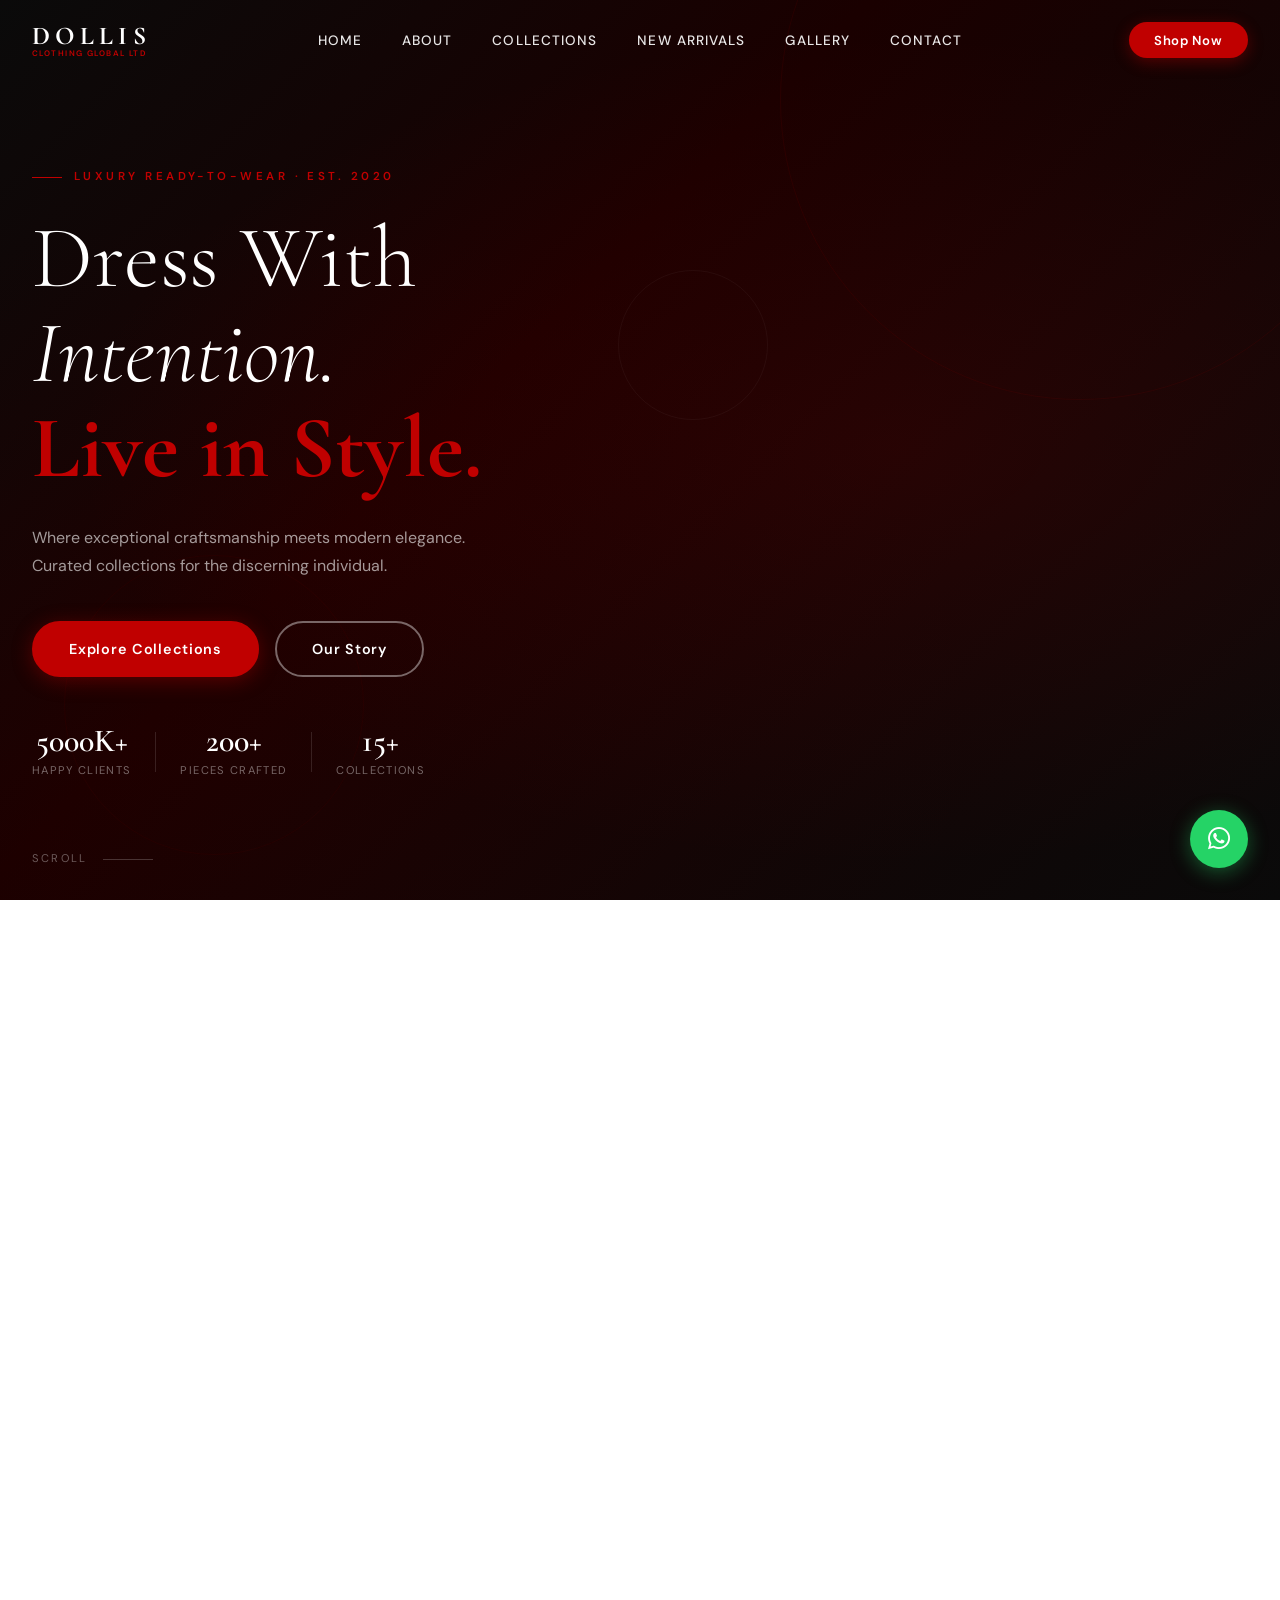
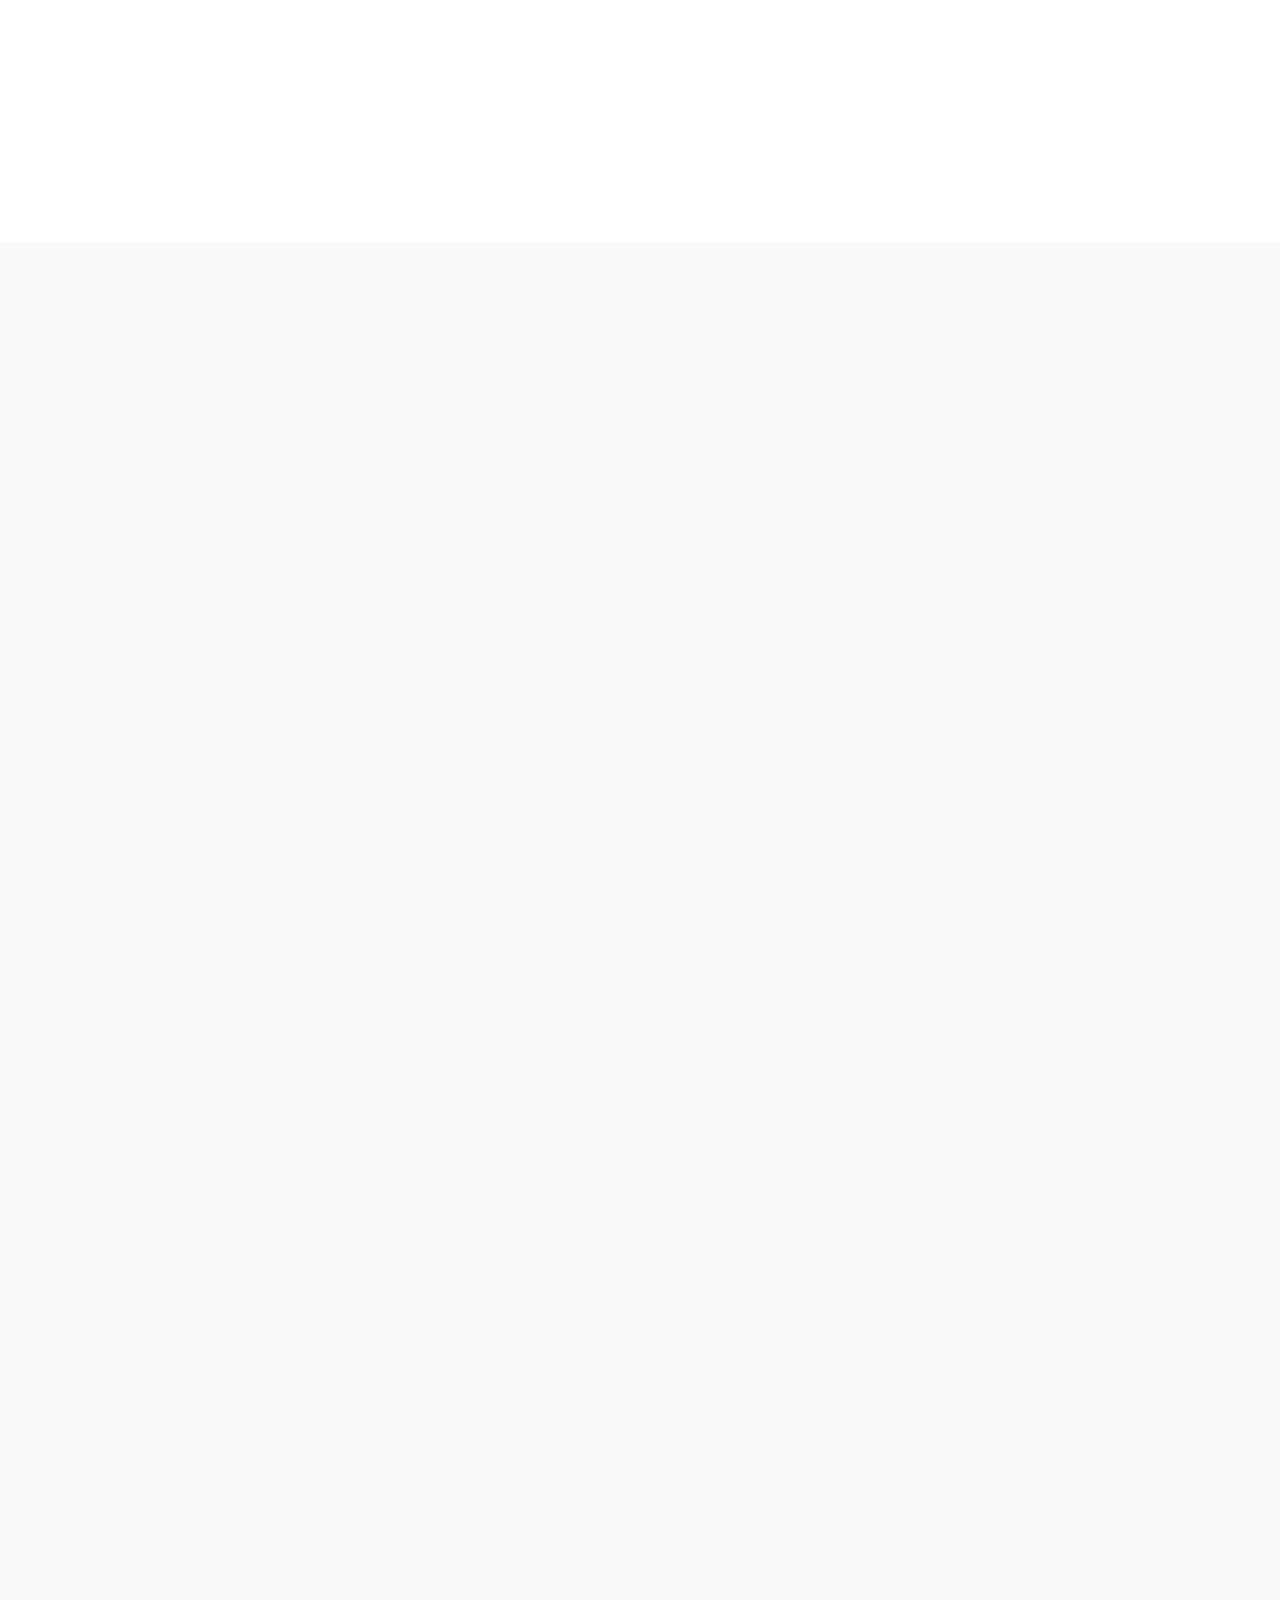
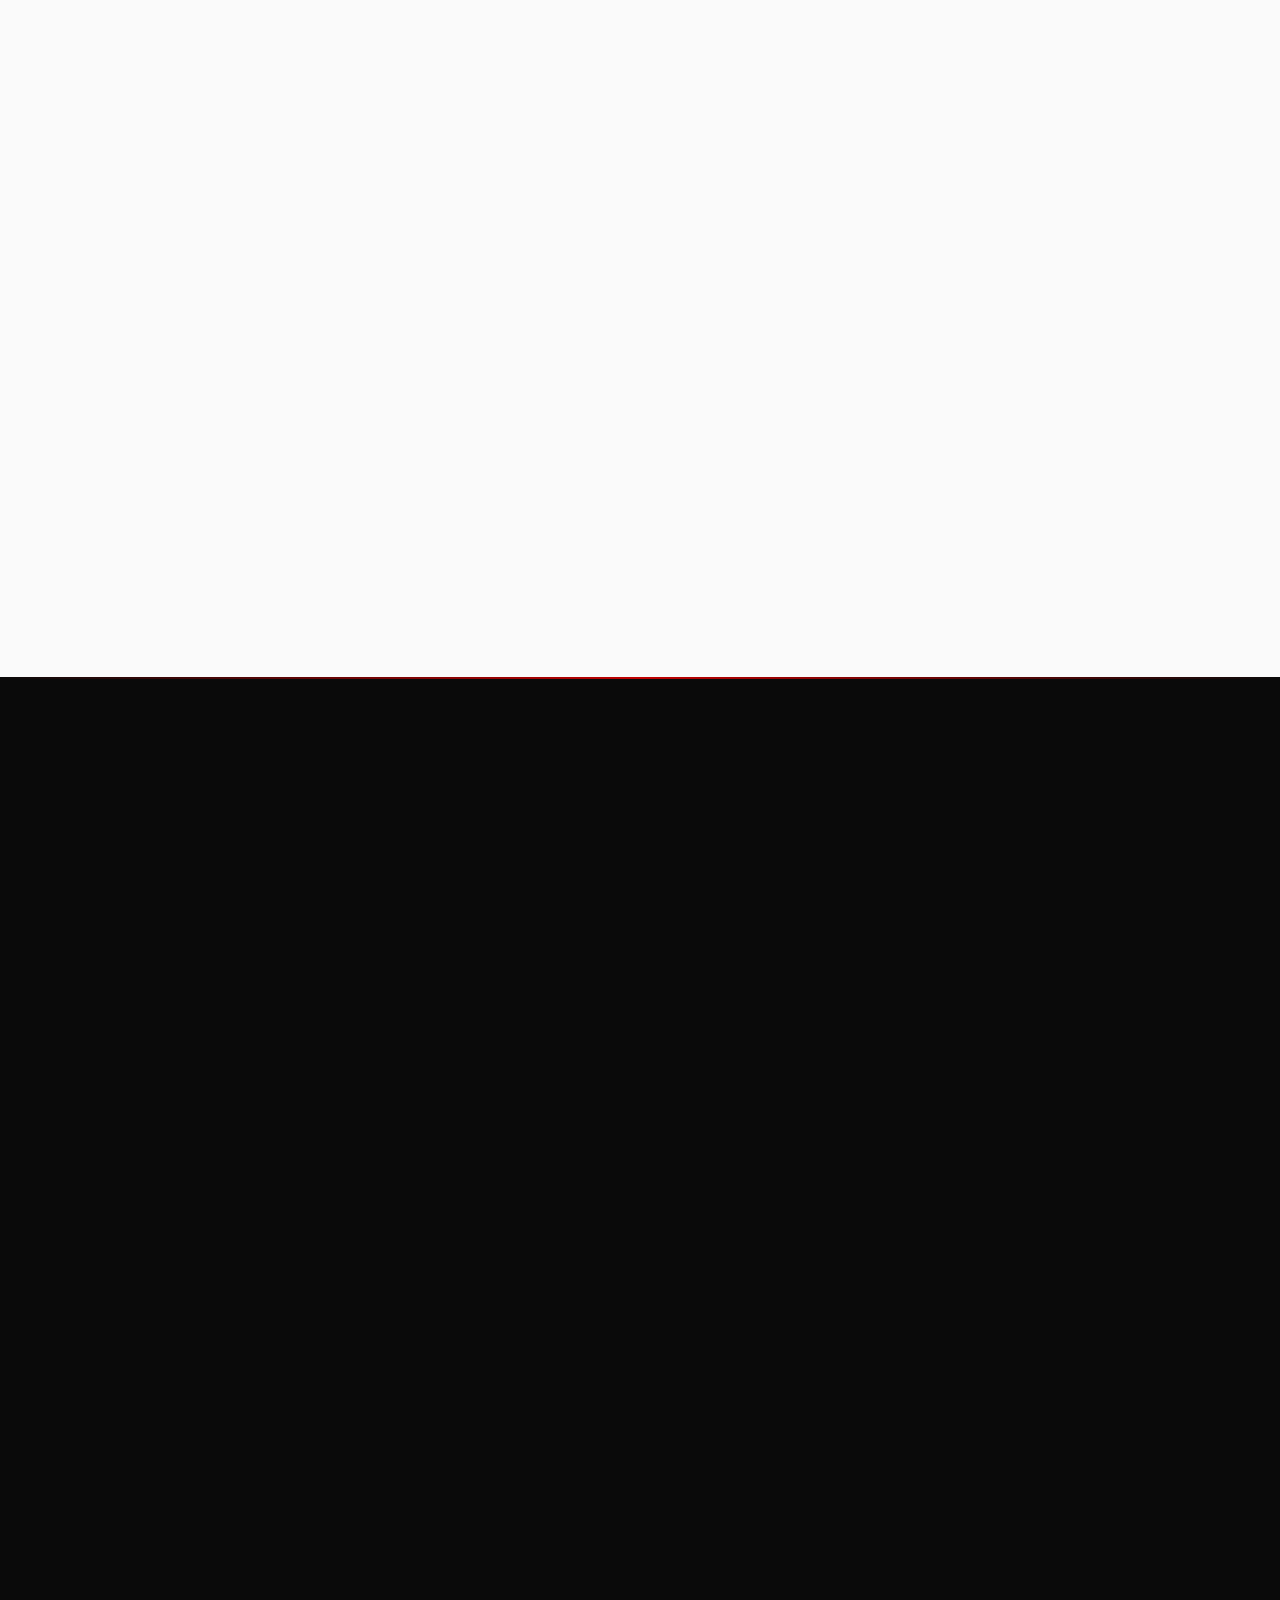
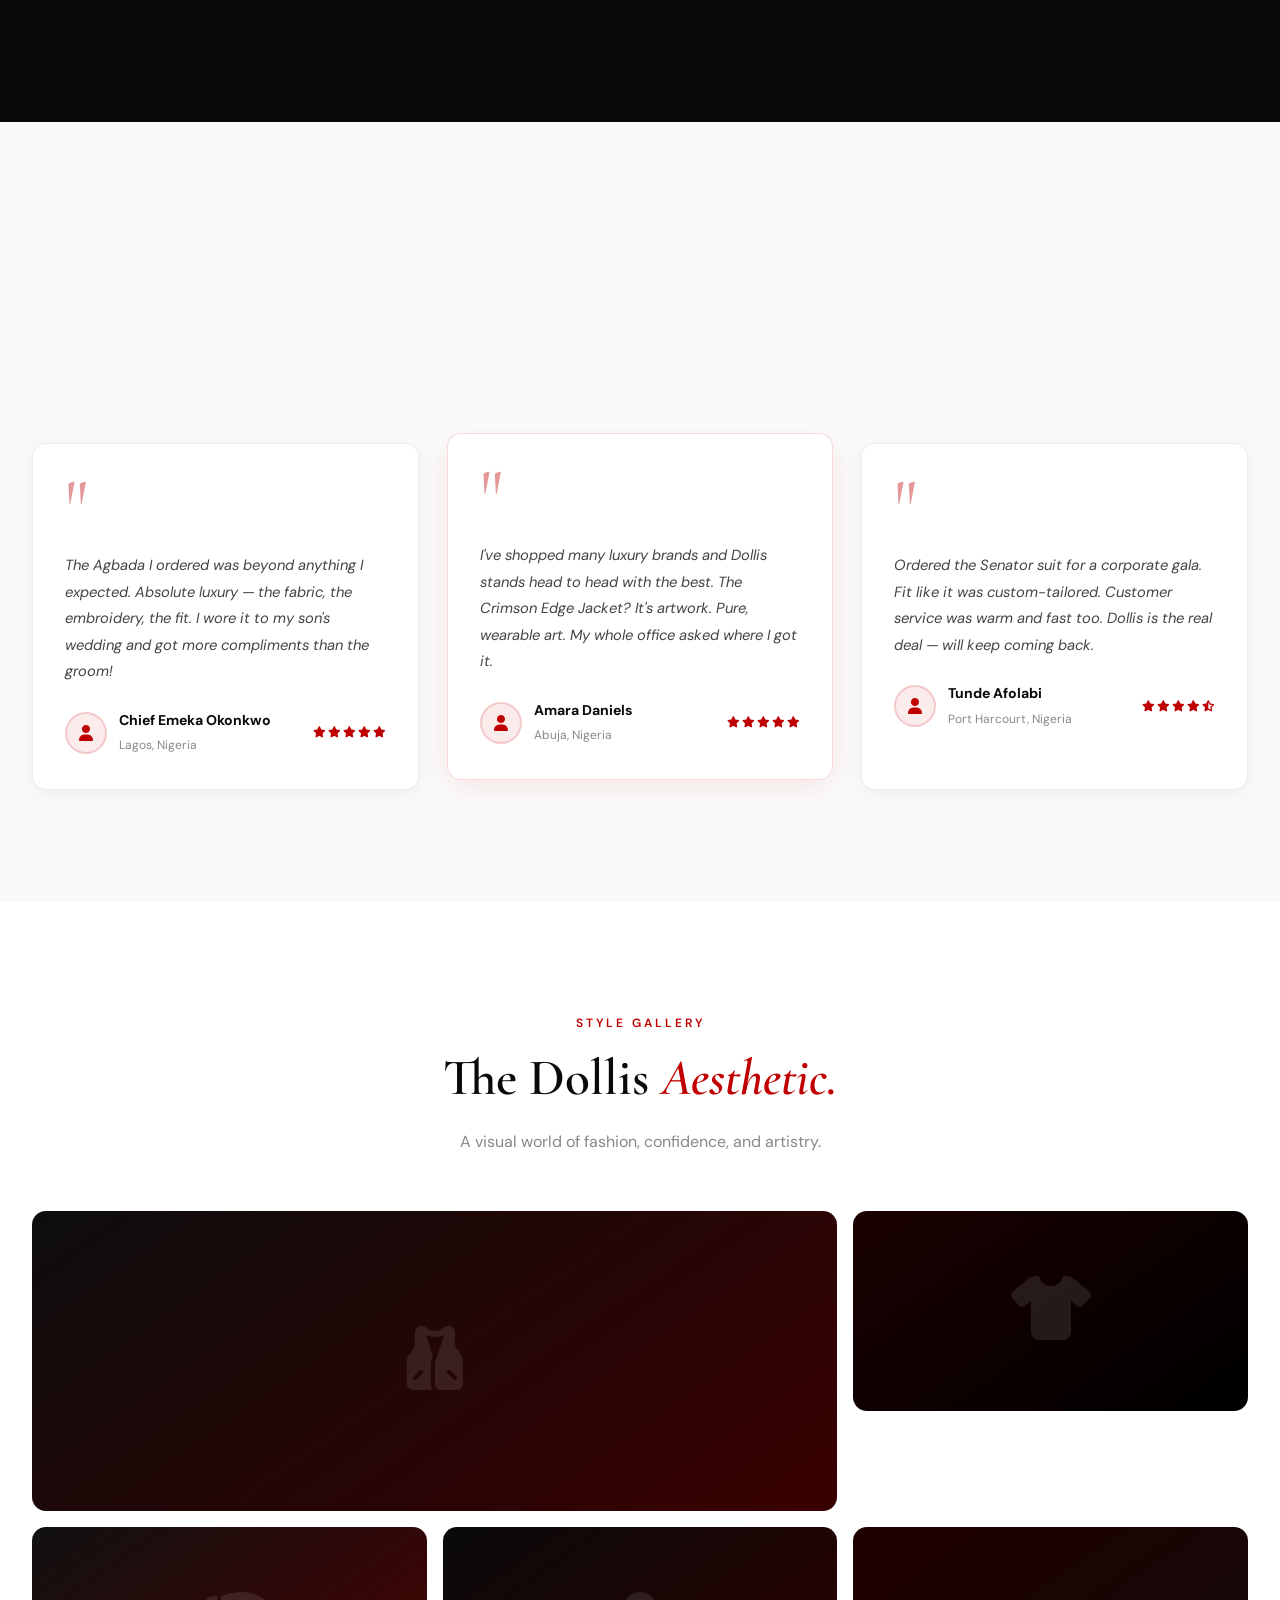
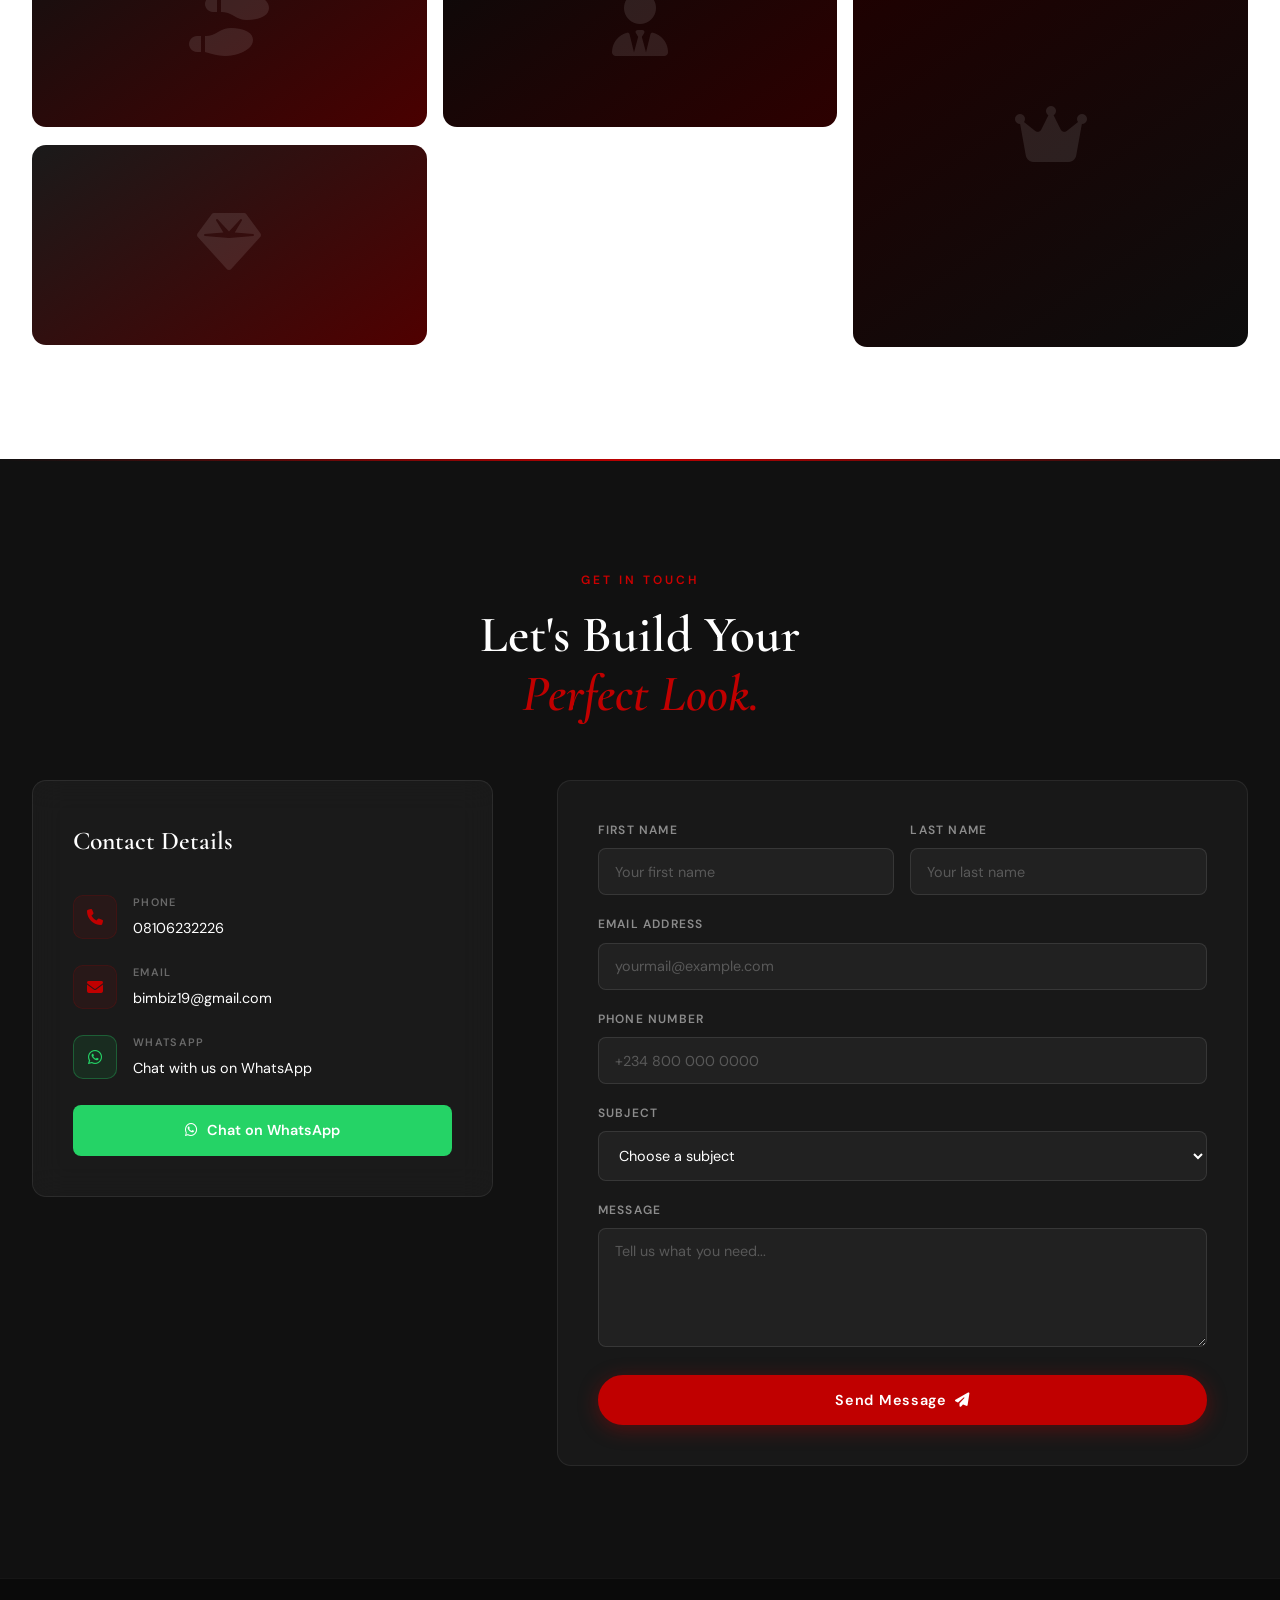
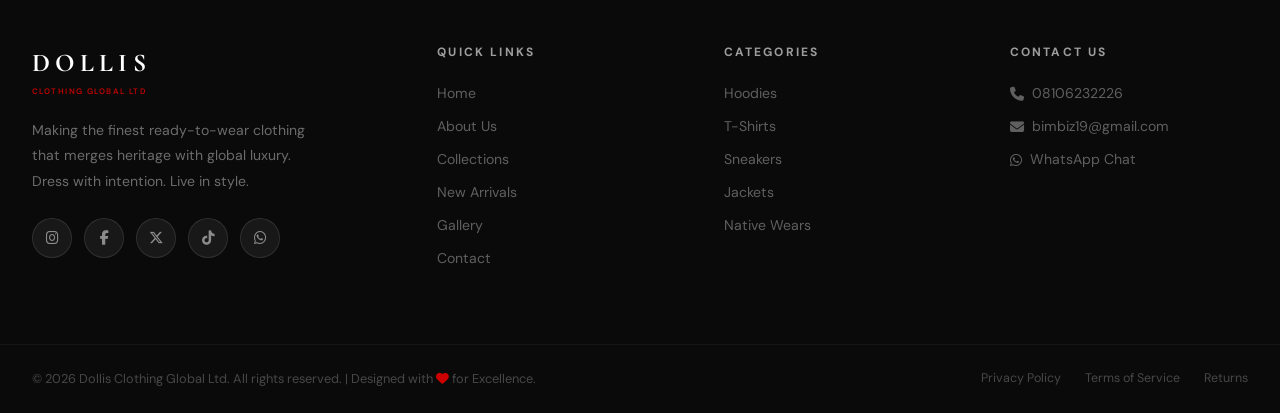
==== index.html @ 28a48e06 "Add files via upload" ====
<!DOCTYPE html>
<html lang="en">
<head>
  <meta charset="UTF-8" />
  <meta name="viewport" content="width=device-width, initial-scale=1.0" />
  <title>Dollis Clothing Global Ltd — Premium Luxury Fashion</title>
  <link rel="stylesheet" href="index.css" />
  <!-- Google Fonts: Cormorant Garamond (luxury display) + DM Sans (body) -->
  <link rel="preconnect" href="https://fonts.googleapis.com" />
  <link rel="preconnect" href="https://fonts.gstatic.com" crossorigin />
  <link href="https://fonts.googleapis.com/css2?family=Cormorant+Garamond:ital,wght@0,300;0,400;0,600;0,700;1,300;1,400&family=DM+Sans:wght@300;400;500;600&family=Playfair+Display:ital,wght@0,700;1,700&display=swap" rel="stylesheet" />
  <!-- Font Awesome for icons -->
  <link rel="stylesheet" href="https://cdnjs.cloudflare.com/ajax/libs/font-awesome/6.5.0/css/all.min.css" />
</head>
<body>

  <!-- ========== LOADER ========== -->
  <div id="loader">
    <div class="loader-inner">
      <span class="loader-logo">DOLLIS</span>
      <div class="loader-bar"><div class="loader-fill"></div></div>
    </div>
  </div>

  <!-- ========== STICKY NAVBAR ========== -->
  <nav id="navbar">
    <div class="nav-container">
      <a href="#home" class="nav-logo">
        <span class="logo-main">DOLLIS</span>
        <span class="logo-sub">CLOTHING GLOBAL LTD</span>
      </a>
      <ul class="nav-links" id="navLinks">
        <li><a href="#home">Home</a></li>
        <li><a href="#about">About</a></li>
        <li><a href="#collections">Collections</a></li>
        <li><a href="#arrivals">New Arrivals</a></li>
        <li><a href="#gallery">Gallery</a></li>
        <li><a href="#contact">Contact</a></li>
      </ul>
      <div class="nav-actions">
        <button class="btn-shop">Shop Now</button>
        <div class="hamburger" id="hamburger" aria-label="Toggle menu">
          <span></span><span></span><span></span>
        </div>
      </div>
    </div>
  </nav>

  <!-- ========== HERO / HOME SECTION ========== -->
  <section id="home" class="hero">
    <div class="hero-bg">
      <div class="hero-overlay"></div>
      <!-- Decorative geometric shapes -->
      <div class="geo geo-1"></div>
      <div class="geo geo-2"></div>
      <div class="geo geo-3"></div>
    </div>
    <div class="hero-content">
      <div class="hero-eyebrow reveal">Luxury Ready-to-Wear · Est. 2020</div>
      <h1 class="hero-title reveal">
        Dress With<br />
        <em>Intention.</em><br />
        <span class="hero-title-accent">Live in Style.</span>
      </h1>
      <p class="hero-desc reveal">
        Where exceptional craftsmanship meets modern elegance.<br />
        Curated collections for the discerning individual.
      </p>
      <div class="hero-cta reveal">
        <a href="#collections" class="btn-primary">Explore Collections</a>
        <a href="#about" class="btn-outline">Our Story</a>
      </div>
      <div class="hero-stats reveal">
        <div class="stat"><span class="stat-num">5k+</span><span class="stat-label">Happy Clients</span></div>
        <div class="stat-divider"></div>
        <div class="stat"><span class="stat-num">200+</span><span class="stat-label">Pieces Crafted</span></div>
        <div class="stat-divider"></div>
        <div class="stat"><span class="stat-num">15+</span><span class="stat-label">Collections</span></div>
      </div>
    </div>
    <!-- Showcase cards floating on the right -->
    <div class="hero-showcase reveal">
      <div class="showcase-card main-card">
        <div class="showcase-badge">New Season</div>
        <div class="showcase-img" style="background: linear-gradient(135deg,#1a1a1a 0%,#3a0a0a 100%);">
          <i class="fa-solid fa-shirt showcase-icon"></i>
        </div>
        <div class="showcase-info">
          <span>Crimson Edge Jacket</span>
          <strong>₦89,000</strong>
        </div>
      </div>
      <div class="showcase-card side-card-1">
        <div class="showcase-img" style="background: linear-gradient(135deg,#0a0a0a 0%,#2a0000 100%);">
          <i class="fa-solid fa-shoe-prints showcase-icon"></i>
        </div>
        <div class="showcase-info">
          <span>Dollis Sneakers</span>
          <strong>₦65,000</strong>
        </div>
      </div>
      <div class="showcase-card side-card-2">
        <div class="showcase-img" style="background: linear-gradient(135deg,#111 0%,#400000 100%);">
          <i class="fa-solid fa-vest showcase-icon"></i>
        </div>
        <div class="showcase-info">
          <span>Royal Native Agbada</span>
          <strong>₦120,000</strong>
        </div>
      </div>
    </div>
    <div class="hero-scroll-hint">
      <span>Scroll</span>
      <div class="scroll-line"></div>
    </div>
  </section>

  <!-- ========== ABOUT SECTION ========== -->
  <section id="about" class="about">
    <div class="container">
      <div class="about-grid">
        <!-- Left: Visual panel -->
        <div class="about-visual reveal">
          <div class="about-img-frame">
            <div class="about-img-inner">
              <i class="fa-solid fa-crown about-crown"></i>
              <p class="about-visual-text">"Crafted for those<br/>who dare to lead."</p>
            </div>
            <div class="about-img-accent"></div>
          </div>
          <div class="about-badge-card glass">
            <i class="fa-solid fa-award"></i>
            <span>Premium Quality Assured</span>
          </div>
        </div>
        <!-- Right: Text -->
        <div class="about-text reveal">
          <div class="section-eyebrow">About The Brand</div>
          <h2 class="section-title">Built on Craft.<br />Worn with <em>Confidence.</em></h2>
          <p class="about-lead">
            Dollis Clothing Global Ltd was founded with one uncompromising vision — to create the finest ready-to-wear clothing that merges Nigerian heritage with global luxury standards.
          </p>
          <p class="about-body">
            Every stitch, every silhouette, every fabric selection reflects our relentless commitment to quality. We believe that true luxury is not about price tags — it's about the feeling you carry when you walk into a room wearing something made exclusively for people who value excellence.
          </p>
          <div class="about-pillars">
            <div class="pillar">
              <div class="pillar-icon"><i class="fa-solid fa-gem"></i></div>
              <div>
                <strong>Luxury Quality</strong>
                <p>Premium fabrics sourced globally, finished to perfection.</p>
              </div>
            </div>
            <div class="pillar">
              <div class="pillar-icon"><i class="fa-solid fa-bolt"></i></div>
              <div>
                <strong>Modern Culture</strong>
                <p>Designs that speak to today's bold, expressive generation.</p>
              </div>
            </div>
            <div class="pillar">
              <div class="pillar-icon"><i class="fa-solid fa-star"></i></div>
              <div>
                <strong>Timeless Confidence</strong>
                <p>Clothes that don't follow trends — they set them.</p>
              </div>
            </div>
          </div>
          <a href="#collections" class="btn-primary">View Our Work</a>
        </div>
      </div>
    </div>
  </section>

  <!-- ========== FEATURED COLLECTIONS SECTION ========== -->
  <section id="collections" class="collections">
    <div class="container">
      <div class="section-header reveal">
        <div class="section-eyebrow">Featured Collections</div>
        <h2 class="section-title">Dress the Part.<br /><em>Command Every Room.</em></h2>
        <p class="section-sub">Each piece in our collection is designed for the individual who refuses to blend in.</p>
      </div>

      <!-- Category Filter -->
      <div class="filter-bar reveal">
        <button class="filter-btn active" data-filter="all">All</button>
        <button class="filter-btn" data-filter="hoodie">Hoodies</button>
        <button class="filter-btn" data-filter="tshirt">T-Shirts</button>
        <button class="filter-btn" data-filter="sneakers">Sneakers</button>
        <button class="filter-btn" data-filter="jacket">Jackets</button>
        <button class="filter-btn" data-filter="native">Native Wears</button>
      </div>

      <div class="products-grid" id="productsGrid">

        <!-- HOODIES -->
        <div class="product-card reveal" data-category="hoodie">
          <div class="product-img-wrap">
            <div class="product-img" style="background:linear-gradient(145deg,#0d0d0d,#3b0000)">
              <i class="fa-solid fa-shirt product-icon"></i>
            </div>
            <div class="product-overlay">
              <button class="btn-quick-view">Quick View</button>
            </div>
            <div class="product-tag">Bestseller</div>
          </div>
          <div class="product-info">
            <span class="product-cat">Hoodie</span>
            <h3 class="product-name">Crimson Phantom Hoodie</h3>
            <div class="product-price-row">
              <span class="product-price">₦45,000</span>
              <div class="product-stars"><i class="fa-solid fa-star"></i><i class="fa-solid fa-star"></i><i class="fa-solid fa-star"></i><i class="fa-solid fa-star"></i><i class="fa-solid fa-star"></i></div>
            </div>
            <button class="btn-add-cart">Add to Cart <i class="fa-solid fa-bag-shopping"></i></button>
          </div>
        </div>

        <div class="product-card reveal" data-category="hoodie">
          <div class="product-img-wrap">
            <div class="product-img" style="background:linear-gradient(145deg,#1a1a1a,#4a0000)">
              <i class="fa-solid fa-shirt product-icon"></i>
            </div>
            <div class="product-overlay">
              <button class="btn-quick-view">Quick View</button>
            </div>
            <div class="product-tag new-tag">New</div>
          </div>
          <div class="product-info">
            <span class="product-cat">Hoodie</span>
            <h3 class="product-name">Noir Signature Hoodie</h3>
            <div class="product-price-row">
              <span class="product-price">₦52,000</span>
              <div class="product-stars"><i class="fa-solid fa-star"></i><i class="fa-solid fa-star"></i><i class="fa-solid fa-star"></i><i class="fa-solid fa-star"></i><i class="fa-regular fa-star"></i></div>
            </div>
            <button class="btn-add-cart">Add to Cart <i class="fa-solid fa-bag-shopping"></i></button>
          </div>
        </div>

        <!-- T-SHIRTS -->
        <div class="product-card reveal" data-category="tshirt">
          <div class="product-img-wrap">
            <div class="product-img" style="background:linear-gradient(145deg,#111,#2d0000)">
              <i class="fa-solid fa-shirt product-icon"></i>
            </div>
            <div class="product-overlay">
              <button class="btn-quick-view">Quick View</button>
            </div>
            <div class="product-tag">Premium</div>
          </div>
          <div class="product-info">
            <span class="product-cat">T-Shirt</span>
            <h3 class="product-name">Dollis Classic Tee</h3>
            <div class="product-price-row">
              <span class="product-price">₦18,500</span>
              <div class="product-stars"><i class="fa-solid fa-star"></i><i class="fa-solid fa-star"></i><i class="fa-solid fa-star"></i><i class="fa-solid fa-star"></i><i class="fa-solid fa-star"></i></div>
            </div>
            <button class="btn-add-cart">Add to Cart <i class="fa-solid fa-bag-shopping"></i></button>
          </div>
        </div>

        <div class="product-card reveal" data-category="tshirt">
          <div class="product-img-wrap">
            <div class="product-img" style="background:linear-gradient(145deg,#0a0a0a,#350000)">
              <i class="fa-solid fa-shirt product-icon"></i>
            </div>
            <div class="product-overlay">
              <button class="btn-quick-view">Quick View</button>
            </div>
            <div class="product-tag new-tag">Limited</div>
          </div>
          <div class="product-info">
            <span class="product-cat">T-Shirt</span>
            <h3 class="product-name">Emblem Graphic Tee</h3>
            <div class="product-price-row">
              <span class="product-price">₦22,000</span>
              <div class="product-stars"><i class="fa-solid fa-star"></i><i class="fa-solid fa-star"></i><i class="fa-solid fa-star"></i><i class="fa-solid fa-star"></i><i class="fa-solid fa-star-half-stroke"></i></div>
            </div>
            <button class="btn-add-cart">Add to Cart <i class="fa-solid fa-bag-shopping"></i></button>
          </div>
        </div>

        <!-- SNEAKERS -->
        <div class="product-card reveal" data-category="sneakers">
          <div class="product-img-wrap">
            <div class="product-img" style="background:linear-gradient(145deg,#0d0d0d,#3a0000)">
              <i class="fa-solid fa-shoe-prints product-icon"></i>
            </div>
            <div class="product-overlay">
              <button class="btn-quick-view">Quick View</button>
            </div>
            <div class="product-tag">Bestseller</div>
          </div>
          <div class="product-info">
            <span class="product-cat">Sneakers</span>
            <h3 class="product-name">Dollis Velocity Low</h3>
            <div class="product-price-row">
              <span class="product-price">₦65,000</span>
              <div class="product-stars"><i class="fa-solid fa-star"></i><i class="fa-solid fa-star"></i><i class="fa-solid fa-star"></i><i class="fa-solid fa-star"></i><i class="fa-solid fa-star"></i></div>
            </div>
            <button class="btn-add-cart">Add to Cart <i class="fa-solid fa-bag-shopping"></i></button>
          </div>
        </div>

        <!-- JACKETS -->
        <div class="product-card reveal" data-category="jacket">
          <div class="product-img-wrap">
            <div class="product-img" style="background:linear-gradient(145deg,#111,#450000)">
              <i class="fa-solid fa-vest product-icon"></i>
            </div>
            <div class="product-overlay">
              <button class="btn-quick-view">Quick View</button>
            </div>
            <div class="product-tag new-tag">New</div>
          </div>
          <div class="product-info">
            <span class="product-cat">Jacket</span>
            <h3 class="product-name">Crimson Edge Leather Jacket</h3>
            <div class="product-price-row">
              <span class="product-price">₦89,000</span>
              <div class="product-stars"><i class="fa-solid fa-star"></i><i class="fa-solid fa-star"></i><i class="fa-solid fa-star"></i><i class="fa-solid fa-star"></i><i class="fa-solid fa-star"></i></div>
            </div>
            <button class="btn-add-cart">Add to Cart <i class="fa-solid fa-bag-shopping"></i></button>
          </div>
        </div>

        <div class="product-card reveal" data-category="jacket">
          <div class="product-img-wrap">
            <div class="product-img" style="background:linear-gradient(145deg,#1a0000,#000)">
              <i class="fa-solid fa-vest product-icon"></i>
            </div>
            <div class="product-overlay">
              <button class="btn-quick-view">Quick View</button>
            </div>
            <div class="product-tag">Premium</div>
          </div>
          <div class="product-info">
            <span class="product-cat">Jacket</span>
            <h3 class="product-name">Obsidian Bomber Jacket</h3>
            <div class="product-price-row">
              <span class="product-price">₦75,000</span>
              <div class="product-stars"><i class="fa-solid fa-star"></i><i class="fa-solid fa-star"></i><i class="fa-solid fa-star"></i><i class="fa-solid fa-star"></i><i class="fa-regular fa-star"></i></div>
            </div>
            <button class="btn-add-cart">Add to Cart <i class="fa-solid fa-bag-shopping"></i></button>
          </div>
        </div>

        <!-- NATIVE WEARS -->
        <div class="product-card reveal" data-category="native">
          <div class="product-img-wrap">
            <div class="product-img" style="background:linear-gradient(145deg,#0d0d0d,#500000)">
              <i class="fa-solid fa-user-tie product-icon"></i>
            </div>
            <div class="product-overlay">
              <button class="btn-quick-view">Quick View</button>
            </div>
            <div class="product-tag">Royal</div>
          </div>
          <div class="product-info">
            <span class="product-cat">Native Wear</span>
            <h3 class="product-name">Royal Agbada 3-Piece Set</h3>
            <div class="product-price-row">
              <span class="product-price">₦120,000</span>
              <div class="product-stars"><i class="fa-solid fa-star"></i><i class="fa-solid fa-star"></i><i class="fa-solid fa-star"></i><i class="fa-solid fa-star"></i><i class="fa-solid fa-star"></i></div>
            </div>
            <button class="btn-add-cart">Add to Cart <i class="fa-solid fa-bag-shopping"></i></button>
          </div>
        </div>

        <div class="product-card reveal" data-category="native">
          <div class="product-img-wrap">
            <div class="product-img" style="background:linear-gradient(145deg,#1a0000,#2a0a0a)">
              <i class="fa-solid fa-user-tie product-icon"></i>
            </div>
            <div class="product-overlay">
              <button class="btn-quick-view">Quick View</button>
            </div>
            <div class="product-tag new-tag">New</div>
          </div>
          <div class="product-info">
            <span class="product-cat">Native Wear</span>
            <h3 class="product-name">Senator Premium Suit</h3>
            <div class="product-price-row">
              <span class="product-price">₦95,000</span>
              <div class="product-stars"><i class="fa-solid fa-star"></i><i class="fa-solid fa-star"></i><i class="fa-solid fa-star"></i><i class="fa-solid fa-star"></i><i class="fa-solid fa-star-half-stroke"></i></div>
            </div>
            <button class="btn-add-cart">Add to Cart <i class="fa-solid fa-bag-shopping"></i></button>
          </div>
        </div>

      </div><!-- end products-grid -->
    </div>
  </section>

  <!-- ========== NEW ARRIVALS SECTION ========== -->
  <section id="arrivals" class="arrivals">
    <div class="container">
      <div class="section-header reveal">
        <div class="section-eyebrow" style="color:#c00;">New Arrivals</div>
        <h2 class="section-title" style="color:#fff;">Fresh Drops.<br /><em>Limited Edition.</em></h2>
        <p class="section-sub" style="color:rgba(255,255,255,0.6);">First to the scene. These pieces won't last long.</p>
      </div>
      <div class="arrivals-grid">
        <div class="arrival-hero reveal">
          <div class="arrival-img" style="background:linear-gradient(160deg,#1a0000 0%,#000 60%,#2a0000 100%)">
            <i class="fa-solid fa-vest arrival-big-icon"></i>
            <div class="arrival-glass glass">
              <span class="arrival-glass-tag">Drop 01 · 2025</span>
              <h3>Vanguard Collection</h3>
              <p>Statement pieces that define the new luxury.</p>
              <a href="#contact" class="btn-primary">Pre-Order Now</a>
            </div>
          </div>
        </div>
        <div class="arrival-side">
          <div class="arrival-card reveal">
            <div class="arrival-card-img" style="background:linear-gradient(135deg,#200000,#0a0a0a)">
              <i class="fa-solid fa-shirt"></i>
            </div>
            <div class="arrival-card-info">
              <div class="arrival-card-tag">Hoodie · New</div>
              <h4>Dusk Phantom Hoodie</h4>
              <span class="product-price">₦48,500</span>
              <button class="btn-outline-sm">Add to Bag</button>
            </div>
          </div>
          <div class="arrival-card reveal">
            <div class="arrival-card-img" style="background:linear-gradient(135deg,#0d0d0d,#3b0000)">
              <i class="fa-solid fa-shoe-prints"></i>
            </div>
            <div class="arrival-card-info">
              <div class="arrival-card-tag">Sneakers · Limited</div>
              <h4>Dollis Fire Step Pro</h4>
              <span class="product-price">₦78,000</span>
              <button class="btn-outline-sm">Add to Bag</button>
            </div>
          </div>
          <div class="arrival-card reveal">
            <div class="arrival-card-img" style="background:linear-gradient(135deg,#111,#400000)">
              <i class="fa-solid fa-user-tie"></i>
            </div>
            <div class="arrival-card-info">
              <div class="arrival-card-tag">Native · Exclusive</div>
              <h4>Dollis Kaftan Grand</h4>
              <span class="product-price">₦105,000</span>
              <button class="btn-outline-sm">Add to Bag</button>
            </div>
          </div>
        </div>
      </div>
    </div>
  </section>

  <!-- ========== TESTIMONIALS SECTION ========== -->
  <section id="testimonials" class="testimonials">
    <div class="container">
      <div class="section-header reveal">
        <div class="section-eyebrow">Client Reviews</div>
        <h2 class="section-title">Worn by the Best.<br /><em>Loved by All.</em></h2>
      </div>
      <div class="testimonials-grid">

        <div class="testi-card glass reveal">
          <div class="testi-quote">"</div>
          <p class="testi-text">The Agbada I ordered was beyond anything I expected. Absolute luxury — the fabric, the embroidery, the fit. I wore it to my son's wedding and got more compliments than the groom!</p>
          <div class="testi-author">
            <div class="testi-avatar"><i class="fa-solid fa-user"></i></div>
            <div>
              <strong>Chief Emeka Okonkwo</strong>
              <span>Lagos, Nigeria</span>
            </div>
            <div class="testi-stars"><i class="fa-solid fa-star"></i><i class="fa-solid fa-star"></i><i class="fa-solid fa-star"></i><i class="fa-solid fa-star"></i><i class="fa-solid fa-star"></i></div>
          </div>
        </div>

        <div class="testi-card glass reveal testi-featured">
          <div class="testi-quote">"</div>
          <p class="testi-text">I've shopped many luxury brands and Dollis stands head to head with the best. The Crimson Edge Jacket? It's artwork. Pure, wearable art. My whole office asked where I got it.</p>
          <div class="testi-author">
            <div class="testi-avatar"><i class="fa-solid fa-user"></i></div>
            <div>
              <strong>Amara Daniels</strong>
              <span>Abuja, Nigeria</span>
            </div>
            <div class="testi-stars"><i class="fa-solid fa-star"></i><i class="fa-solid fa-star"></i><i class="fa-solid fa-star"></i><i class="fa-solid fa-star"></i><i class="fa-solid fa-star"></i></div>
          </div>
        </div>

        <div class="testi-card glass reveal">
          <div class="testi-quote">"</div>
          <p class="testi-text">Ordered the Senator suit for a corporate gala. Fit like it was custom-tailored. Customer service was warm and fast too. Dollis is the real deal — will keep coming back.</p>
          <div class="testi-author">
            <div class="testi-avatar"><i class="fa-solid fa-user"></i></div>
            <div>
              <strong>Tunde Afolabi</strong>
              <span>Port Harcourt, Nigeria</span>
            </div>
            <div class="testi-stars"><i class="fa-solid fa-star"></i><i class="fa-solid fa-star"></i><i class="fa-solid fa-star"></i><i class="fa-solid fa-star"></i><i class="fa-solid fa-star-half-stroke"></i></div>
          </div>
        </div>

      </div>
    </div>
  </section>

  <!-- ========== GALLERY SECTION ========== -->
  <section id="gallery" class="gallery">
    <div class="container">
      <div class="section-header reveal">
        <div class="section-eyebrow">Style Gallery</div>
        <h2 class="section-title">The Dollis <em>Aesthetic.</em></h2>
        <p class="section-sub">A visual world of fashion, confidence, and artistry.</p>
      </div>
      <div class="gallery-grid">
        <div class="gallery-item g-large reveal" style="background:linear-gradient(145deg,#0d0d0d,#3a0000)">
          <div class="gallery-icon"><i class="fa-solid fa-vest"></i></div>
          <div class="gallery-overlay"><span>Vanguard Collection</span></div>
        </div>
        <div class="gallery-item reveal" style="background:linear-gradient(145deg,#1a0000,#000)">
          <div class="gallery-icon"><i class="fa-solid fa-shirt"></i></div>
          <div class="gallery-overlay"><span>Phantom Series</span></div>
        </div>
        <div class="gallery-item reveal" style="background:linear-gradient(145deg,#111,#4a0000)">
          <div class="gallery-icon"><i class="fa-solid fa-shoe-prints"></i></div>
          <div class="gallery-overlay"><span>Dollis Footwear</span></div>
        </div>
        <div class="gallery-item reveal" style="background:linear-gradient(145deg,#0a0a0a,#2d0000)">
          <div class="gallery-icon"><i class="fa-solid fa-user-tie"></i></div>
          <div class="gallery-overlay"><span>Royal Native</span></div>
        </div>
        <div class="gallery-item g-tall reveal" style="background:linear-gradient(145deg,#200000,#0d0d0d)">
          <div class="gallery-icon"><i class="fa-solid fa-crown"></i></div>
          <div class="gallery-overlay"><span>Heritage Edition</span></div>
        </div>
        <div class="gallery-item reveal" style="background:linear-gradient(145deg,#1a1a1a,#500000)">
          <div class="gallery-icon"><i class="fa-solid fa-gem"></i></div>
          <div class="gallery-overlay"><span>Luxury Casuals</span></div>
        </div>
      </div>
    </div>
  </section>

  <!-- ========== CONTACT SECTION ========== -->
  <section id="contact" class="contact">
    <div class="container">
      <div class="section-header reveal">
        <div class="section-eyebrow" style="color:#c00;">Get In Touch</div>
        <h2 class="section-title" style="color:#fff;">Let's Build Your<br /><em>Perfect Look.</em></h2>
      </div>
      <div class="contact-grid">
        <!-- Info Panel -->
        <div class="contact-info reveal">
          <div class="contact-info-card glass">
            <h3>Contact Details</h3>
            <div class="contact-detail">
              <div class="contact-icon"><i class="fa-solid fa-phone"></i></div>
              <div>
                <span>Phone</span>
                <a href="tel:08106232226">08106232226</a>
              </div>
            </div>
            <div class="contact-detail">
              <div class="contact-icon"><i class="fa-solid fa-envelope"></i></div>
              <div>
                <span>Email</span>
                <a href="mailto:bimbiz19@gmail.com">bimbiz19@gmail.com</a>
              </div>
            </div>
            <div class="contact-detail">
              <div class="contact-icon whatsapp-icon"><i class="fa-brands fa-whatsapp"></i></div>
              <div>
                <span>WhatsApp</span>
                <a href="https://wa.me/2348106232226?text=Hello%20Dollis%20Clothing%20Global%20Ltd%2C%20I%20am%20interested%20in%20your%20fashion%20products." target="_blank">Chat with us on WhatsApp</a>
              </div>
            </div>
            <a href="https://wa.me/2348106232226?text=Hello%20Dollis%20Clothing%20Global%20Ltd%2C%20I%20am%20interested%20in%20your%20fashion%20products." target="_blank" class="btn-whatsapp-cta">
              <i class="fa-brands fa-whatsapp"></i>
              Chat on WhatsApp
            </a>
          </div>
        </div>
        <!-- Contact Form -->
        <div class="contact-form-wrap reveal">
          <form 
          class="contact-form"
           id="contactForm" 
           action="https://formspree.io/f/xredqkzo" 
           method="POST">
            <div class="form-row">
              <div class="form-group">
                <label for="fname">First Name</label>
                <input type="text" id="fname" name="first_name" placeholder="Your first name" required />
              </div>
              <div class="form-group">
                <label for="lname">Last Name</label>
                <input type="text" id="lname" name="last_name" placeholder="Your last name" required />
              </div>
            </div>
            <div class="form-group">
              <label for="email">Email Address</label>
              <input type="email" id="email" name="email" placeholder="yourmail@example.com" required />
            </div>
            <div class="form-group">
              <label for="phone">Phone Number</label>
              <input type="tel" id="phone" name="phone" placeholder="+234 800 000 0000" />
            </div>
            <div class="form-group">
              <label for="subject">Subject</label>
              <select id="subject" name="subject">
                <option value="">Choose a subject</option>
                <option>Product Enquiry</option>
                <option>Custom Order</option>
                <option>Wholesale / Bulk</option>
                <option>Collaboration</option>
                <option>General</option>
              </select>
            </div>
            <div class="form-group">
              <label for="message">Message</label>
              <textarea id="message" name="message" rows="5" placeholder="Tell us what you need..." required></textarea>
            </div>
            <input 
          type="hidden" 
          name="_subject" 
          value="New Message From Dollis Clothing Website"
/>
            <button type="submit" class="btn-primary btn-full">Send Message <i class="fa-solid fa-paper-plane"></i></button>
            <p class="form-success" id="formSuccess">✓ Message sent! We'll reply within 24 hours.</p>
          </form>
        </div>
      </div>
    </div>
  </section>

  <!-- ========== FOOTER ========== -->
  <footer class="footer">
    <div class="footer-top">
      <div class="container footer-grid">
        <!-- Brand -->
        <div class="footer-brand">
          <div class="footer-logo">
            <span class="logo-main">DOLLIS</span>
            <span class="logo-sub">CLOTHING GLOBAL LTD</span>
          </div>
          <p>Making the finest ready-to-wear clothing that merges heritage with global luxury. Dress with intention. Live in style.</p>
          <div class="social-icons">
            <a href="#" class="social-icon" aria-label="Instagram"><i class="fa-brands fa-instagram"></i></a>
            <a href="#" class="social-icon" aria-label="Facebook"><i class="fa-brands fa-facebook-f"></i></a>
            <a href="#" class="social-icon" aria-label="Twitter/X"><i class="fa-brands fa-x-twitter"></i></a>
            <a href="#" class="social-icon" aria-label="TikTok"><i class="fa-brands fa-tiktok"></i></a>
            <a href="https://wa.me/2348106232226?text=Hello%20Dollis%20Clothing%20Global%20Ltd%2C%20I%20am%20interested%20in%20your%20fashion%20products." class="social-icon" aria-label="WhatsApp" target="_blank"><i class="fa-brands fa-whatsapp"></i></a>
          </div>
        </div>
        <!-- Quick Links -->
        <div class="footer-links-col">
          <h4>Quick Links</h4>
          <ul>
            <li><a href="#home">Home</a></li>
            <li><a href="#about">About Us</a></li>
            <li><a href="#collections">Collections</a></li>
            <li><a href="#arrivals">New Arrivals</a></li>
            <li><a href="#gallery">Gallery</a></li>
            <li><a href="#contact">Contact</a></li>
          </ul>
        </div>
        <!-- Categories -->
        <div class="footer-links-col">
          <h4>Categories</h4>
          <ul>
            <li><a href="#collections">Hoodies</a></li>
            <li><a href="#collections">T-Shirts</a></li>
            <li><a href="#collections">Sneakers</a></li>
            <li><a href="#collections">Jackets</a></li>
            <li><a href="#collections">Native Wears</a></li>
          </ul>
        </div>
        <!-- Contact -->
        <div class="footer-links-col">
          <h4>Contact Us</h4>
          <ul>
            <li><a href="tel:08106232226"><i class="fa-solid fa-phone"></i> 08106232226</a></li>
            <li><a href="mailto:bimbiz19@gmail.com"><i class="fa-solid fa-envelope"></i> bimbiz19@gmail.com</a></li>
            <li><a href="https://wa.me/2348106232226" target="_blank"><i class="fa-brands fa-whatsapp"></i> WhatsApp Chat</a></li>
          </ul>
        </div>
      </div>
    </div>
    <div class="footer-bottom">
      <div class="container">
        <p>&copy; 2025 Dollis Clothing Global Ltd. All rights reserved. | Designed with <i class="fa-solid fa-heart" style="color:#c00;"></i> for Excellence.</p>
        <div class="footer-bottom-links">
          <a href="#">Privacy Policy</a>
          <a href="#">Terms of Service</a>
          <a href="#">Returns</a>
        </div>
      </div>
    </div>
  </footer>

  <!-- ========== FLOATING WHATSAPP BUTTON ========== -->
  <a href="https://wa.me/2348106232226?text=Hello%20Dollis%20Clothing%20Global%20Ltd%2C%20I%20am%20interested%20in%20your%20fashion%20products."
     target="_blank"
     class="whatsapp-float"
     id="whatsappFloat"
     aria-label="Chat on WhatsApp">
    <i class="fa-brands fa-whatsapp"></i>
    <span class="whatsapp-tooltip">Chat with us!</span>
  </a>

  <!-- ========== QUICK VIEW MODAL ========== -->
  <div class="modal-overlay" id="modalOverlay">
    <div class="modal glass">
      <button class="modal-close" id="modalClose"><i class="fa-solid fa-xmark"></i></button>
      <div class="modal-img">
        <i class="fa-solid fa-shirt modal-icon"></i>
      </div>
      <div class="modal-info">
        <span class="product-cat" id="modalCat">Hoodie</span>
        <h3 id="modalName">Crimson Phantom Hoodie</h3>
        <p class="modal-desc">Premium heavyweight cotton blend. Relaxed fit. Inner fleece lining. Embroidered Dollis logo. Available in all sizes.</p>
        <p class="product-price" id="modalPrice">₦45,000</p>
        <div class="modal-sizes">
          <span class="size-btn">S</span>
          <span class="size-btn">M</span>
          <span class="size-btn active">L</span>
          <span class="size-btn">XL</span>
          <span class="size-btn">XXL</span>
        </div>
        <div class="modal-actions">
          <button class="btn-primary">Add to Cart</button>
          <a href="https://wa.me/2348106232226?text=Hello%20Dollis%20Clothing%20Global%20Ltd%2C%20I%20want%20to%20order%20this%20item." target="_blank" class="btn-whatsapp-modal"><i class="fa-brands fa-whatsapp"></i> Order on WhatsApp</a>
        </div>
      </div>
    </div>
  </div>

  <!-- Back to top button -->
  <button class="back-to-top" id="backToTop" aria-label="Back to top"><i class="fa-solid fa-chevron-up"></i></button>

  <script src="index.js"></script>
</body>
</html>
---- index.css ----
/* ============================================================
   DOLLIS CLOTHING GLOBAL LTD — Premium Luxury Fashion CSS
   Theme: White + Red + Black | Luxury Minimal Editorial
   ============================================================ */

/* ===== CSS VARIABLES ===== */
:root {
  --red: #c00000;
  --red-light: #e00;
  --red-glow: rgba(200, 0, 0, 0.35);
  --red-soft: rgba(200, 0, 0, 0.08);
  --black: #0a0a0a;
  --dark: #111111;
  --dark2: #1a1a1a;
  --white: #ffffff;
  --off-white: #fafafa;
  --grey: #888888;
  --grey-light: #f0f0f0;
  --border: rgba(200, 0, 0, 0.15);
  --glass-bg: rgba(255, 255, 255, 0.07);
  --glass-border: rgba(255, 255, 255, 0.12);
  --shadow: 0 20px 60px rgba(0, 0, 0, 0.12);
  --shadow-red: 0 8px 30px rgba(200, 0, 0, 0.3);
  --font-display: 'Cormorant Garamond', Georgia, serif;
  --font-body: 'DM Sans', sans-serif;
  --font-accent: 'Playfair Display', Georgia, serif;
  --radius: 14px;
  --radius-sm: 8px;
  --transition: all 0.4s cubic-bezier(0.25, 0.46, 0.45, 0.94);
  --nav-height: 80px;
}

/* ===== RESET & BASE ===== */
*, *::before, *::after { box-sizing: border-box; margin: 0; padding: 0; }

html { scroll-behavior: smooth; font-size: 16px; }

body {
  font-family: var(--font-body);
  color: var(--black);
  background: var(--white);
  overflow-x: hidden;
  line-height: 1.6;
}

a { text-decoration: none; color: inherit; transition: var(--transition); }
ul { list-style: none; }
img { max-width: 100%; display: block; }
button { cursor: pointer; border: none; font-family: var(--font-body); }

/* ===== UTILITY CLASSES ===== */
.container {
  max-width: 1280px;
  margin: 0 auto;
  padding: 0 2rem;
}

.glass {
  background: var(--glass-bg);
  backdrop-filter: blur(16px);
  -webkit-backdrop-filter: blur(16px);
  border: 1px solid var(--glass-border);
}

/* ===== TYPOGRAPHY SYSTEM ===== */
.section-eyebrow {
  font-family: var(--font-body);
  font-size: 0.75rem;
  font-weight: 600;
  letter-spacing: 0.25em;
  text-transform: uppercase;
  color: var(--red);
  margin-bottom: 1rem;
}

.section-title {
  font-family: var(--font-display);
  font-size: clamp(2rem, 4vw, 3.2rem);
  font-weight: 600;
  line-height: 1.15;
  color: var(--black);
  margin-bottom: 1.25rem;
}

.section-title em {
  font-style: italic;
  color: var(--red);
}

.section-sub {
  font-size: 1rem;
  color: var(--grey);
  max-width: 520px;
  line-height: 1.7;
}

.section-header {
  text-align: center;
  margin-bottom: 3.5rem;
}

.section-header .section-sub {
  margin: 0 auto;
}

/* ===== BUTTONS ===== */
.btn-primary {
  display: inline-flex;
  align-items: center;
  gap: 0.5rem;
  background: var(--red);
  color: var(--white);
  padding: 0.9rem 2.2rem;
  border-radius: 50px;
  font-size: 0.9rem;
  font-weight: 600;
  letter-spacing: 0.05em;
  border: 2px solid var(--red);
  transition: var(--transition);
  box-shadow: 0 4px 20px var(--red-glow);
  cursor: pointer;
}

.btn-primary:hover {
  background: transparent;
  color: var(--red);
  box-shadow: 0 8px 30px var(--red-glow), 0 0 40px rgba(200,0,0,0.2);
  transform: translateY(-2px);
}

.btn-outline {
  display: inline-flex;
  align-items: center;
  gap: 0.5rem;
  background: transparent;
  color: var(--white);
  padding: 0.9rem 2.2rem;
  border-radius: 50px;
  font-size: 0.9rem;
  font-weight: 600;
  letter-spacing: 0.05em;
  border: 2px solid rgba(255,255,255,0.4);
  transition: var(--transition);
}

.btn-outline:hover {
  border-color: var(--red);
  color: var(--red);
  box-shadow: 0 0 20px var(--red-glow);
}

.btn-outline-sm {
  background: transparent;
  color: var(--white);
  border: 1.5px solid rgba(255,255,255,0.3);
  padding: 0.5rem 1.2rem;
  border-radius: 50px;
  font-size: 0.8rem;
  font-weight: 500;
  transition: var(--transition);
  cursor: pointer;
}

.btn-outline-sm:hover {
  border-color: var(--red);
  color: var(--red);
}

.btn-full { width: 100%; justify-content: center; }

/* ===== SCROLL REVEAL ANIMATION ===== */
.reveal {
  opacity: 0;
  transform: translateY(40px);
  transition: opacity 0.75s ease, transform 0.75s cubic-bezier(0.25, 0.46, 0.45, 0.94);
}

.reveal.visible {
  opacity: 1;
  transform: translateY(0);
}

/* ===== LOADER ===== */
#loader {
  position: fixed;
  inset: 0;
  background: var(--black);
  display: flex;
  align-items: center;
  justify-content: center;
  z-index: 9999;
  transition: opacity 0.6s ease, visibility 0.6s ease;
}

#loader.hidden {
  opacity: 0;
  visibility: hidden;
}

.loader-inner {
  text-align: center;
}

.loader-logo {
  display: block;
  font-family: var(--font-display);
  font-size: 3rem;
  font-weight: 300;
  letter-spacing: 0.4em;
  color: var(--white);
  margin-bottom: 1.5rem;
  animation: pulseLoader 1.5s ease infinite;
}

@keyframes pulseLoader {
  0%, 100% { opacity: 1; }
  50% { opacity: 0.4; }
}

.loader-bar {
  width: 200px;
  height: 2px;
  background: rgba(255,255,255,0.15);
  border-radius: 2px;
  overflow: hidden;
  margin: 0 auto;
}

.loader-fill {
  height: 100%;
  background: var(--red);
  border-radius: 2px;
  animation: loadFill 2s ease forwards;
}

@keyframes loadFill {
  0% { width: 0; }
  100% { width: 100%; }
}

/* ===== NAVBAR ===== */
#navbar {
  position: fixed;
  top: 0;
  left: 0;
  right: 0;
  height: var(--nav-height);
  z-index: 1000;
  transition: all 0.4s ease;
  background: transparent;
}

#navbar.scrolled {
  background: rgba(255, 255, 255, 0.97);
  backdrop-filter: blur(20px);
  -webkit-backdrop-filter: blur(20px);
  box-shadow: 0 2px 40px rgba(0,0,0,0.08);
  border-bottom: 1px solid var(--border);
}

.nav-container {
  max-width: 1280px;
  margin: 0 auto;
  padding: 0 2rem;
  height: 100%;
  display: flex;
  align-items: center;
  justify-content: space-between;
  gap: 1rem;
}

.nav-logo {
  display: flex;
  flex-direction: column;
  line-height: 1;
  text-decoration: none;
}

.logo-main {
  font-family: var(--font-display);
  font-size: 1.6rem;
  font-weight: 700;
  letter-spacing: 0.2em;
  color: var(--white);
  transition: color 0.4s ease;
}

.logo-sub {
  font-size: 0.5rem;
  letter-spacing: 0.18em;
  color: var(--red);
  font-weight: 600;
  text-transform: uppercase;
  margin-top: 1px;
}

#navbar.scrolled .logo-main { color: var(--black); }

.nav-links {
  display: flex;
  align-items: center;
  gap: 2.5rem;
}

.nav-links a {
  font-size: 0.85rem;
  font-weight: 500;
  letter-spacing: 0.08em;
  text-transform: uppercase;
  color: rgba(255,255,255,0.9);
  position: relative;
  transition: color 0.3s ease;
}

.nav-links a::after {
  content: '';
  position: absolute;
  bottom: -4px;
  left: 0;
  width: 0;
  height: 1.5px;
  background: var(--red);
  transition: width 0.3s ease;
}

.nav-links a:hover::after { width: 100%; }
.nav-links a:hover { color: var(--red); }

#navbar.scrolled .nav-links a { color: var(--black); }
#navbar.scrolled .nav-links a:hover { color: var(--red); }

.btn-shop {
  background: var(--red);
  color: var(--white);
  padding: 0.6rem 1.6rem;
  border-radius: 50px;
  font-size: 0.82rem;
  font-weight: 600;
  letter-spacing: 0.05em;
  transition: var(--transition);
  box-shadow: 0 4px 15px var(--red-glow);
}

.btn-shop:hover {
  box-shadow: 0 6px 25px var(--red-glow), 0 0 40px rgba(200,0,0,0.2);
  transform: translateY(-1px);
}

.nav-actions { display: flex; align-items: center; gap: 1rem; }

/* Hamburger */
.hamburger {
  display: none;
  flex-direction: column;
  gap: 5px;
  cursor: pointer;
  padding: 4px;
}

.hamburger span {
  display: block;
  width: 24px;
  height: 2px;
  background: var(--white);
  border-radius: 2px;
  transition: var(--transition);
}

#navbar.scrolled .hamburger span { background: var(--black); }

.hamburger.open span:nth-child(1) { transform: rotate(45deg) translate(5px, 5px); }
.hamburger.open span:nth-child(2) { opacity: 0; }
.hamburger.open span:nth-child(3) { transform: rotate(-45deg) translate(5px, -5px); }

/* ===== HERO SECTION ===== */
.hero {
  position: relative;
  min-height: 100vh;
  display: flex;
  align-items: center;
  padding: calc(var(--nav-height) + 2rem) 2rem 4rem;
  overflow: hidden;
  max-width: 1280px;
  margin: 0 auto;
}

.hero-bg {
  position: fixed;
  inset: 0;
  z-index: -1;
  background: linear-gradient(135deg, #0a0a0a 0%, #1a0000 40%, #0a0a0a 100%);
}

/* Animate background only in hero viewport */
body.hero-visible .hero-bg {
  background: linear-gradient(135deg, #0a0a0a 0%, #1a0000 40%, #0a0a0a 100%);
}

.hero-overlay {
  position: absolute;
  inset: 0;
  background: radial-gradient(ellipse at 70% 50%, rgba(180,0,0,0.12) 0%, transparent 65%),
              radial-gradient(ellipse at 20% 80%, rgba(100,0,0,0.08) 0%, transparent 50%);
}

/* Geometric decorations */
.geo {
  position: absolute;
  border-radius: 50%;
  border: 1px solid rgba(200,0,0,0.08);
}

.geo-1 {
  width: 600px; height: 600px;
  top: -200px; right: -100px;
  animation: geoFloat 8s ease-in-out infinite;
}

.geo-2 {
  width: 300px; height: 300px;
  bottom: 5%; left: 5%;
  border-color: rgba(200,0,0,0.05);
  animation: geoFloat 10s ease-in-out infinite 2s;
}

.geo-3 {
  width: 150px; height: 150px;
  top: 30%; right: 40%;
  border-color: rgba(255,255,255,0.04);
  animation: geoFloat 6s ease-in-out infinite 1s;
}

@keyframes geoFloat {
  0%, 100% { transform: scale(1) rotate(0deg); }
  50% { transform: scale(1.04) rotate(5deg); }
}

.hero-content {
  flex: 1;
  max-width: 600px;
  z-index: 1;
}

.hero-eyebrow {
  font-size: 0.72rem;
  letter-spacing: 0.3em;
  text-transform: uppercase;
  color: var(--red);
  font-weight: 600;
  margin-bottom: 1.5rem;
  display: flex;
  align-items: center;
  gap: 0.75rem;
}

.hero-eyebrow::before {
  content: '';
  width: 30px;
  height: 1.5px;
  background: var(--red);
}

.hero-title {
  font-family: var(--font-display);
  font-size: clamp(3rem, 7vw, 5.5rem);
  font-weight: 300;
  line-height: 1.08;
  color: var(--white);
  margin-bottom: 1.75rem;
}

.hero-title em {
  font-style: italic;
  font-weight: 300;
}

.hero-title-accent {
  color: var(--red);
  font-weight: 700;
  display: block;
  font-style: normal;
}

.hero-desc {
  font-size: 1rem;
  line-height: 1.8;
  color: rgba(255,255,255,0.6);
  margin-bottom: 2.5rem;
}

.hero-cta {
  display: flex;
  gap: 1rem;
  flex-wrap: wrap;
  margin-bottom: 3rem;
}

.hero-stats {
  display: flex;
  align-items: center;
  gap: 1.5rem;
}

.stat { text-align: center; }

.stat-num {
  display: block;
  font-family: var(--font-display);
  font-size: 2rem;
  font-weight: 600;
  color: var(--white);
  line-height: 1;
}

.stat-label {
  display: block;
  font-size: 0.7rem;
  letter-spacing: 0.12em;
  text-transform: uppercase;
  color: rgba(255,255,255,0.4);
  margin-top: 0.3rem;
}

.stat-divider {
  width: 1px;
  height: 40px;
  background: rgba(255,255,255,0.12);
}

/* Hero showcase (right side cards) */
.hero-showcase {
  position: absolute;
  right: 0;
  top: 50%;
  transform: translateY(-50%);
  display: flex;
  flex-direction: column;
  align-items: flex-end;
  gap: 1rem;
  z-index: 1;
}

.showcase-card {
  background: rgba(255,255,255,0.06);
  backdrop-filter: blur(20px);
  -webkit-backdrop-filter: blur(20px);
  border: 1px solid rgba(255,255,255,0.1);
  border-radius: var(--radius);
  overflow: hidden;
  transition: var(--transition);
  cursor: pointer;
}

.showcase-card:hover {
  transform: translateX(-6px) scale(1.02);
  border-color: rgba(200,0,0,0.4);
  box-shadow: 0 20px 50px rgba(0,0,0,0.3), 0 0 30px var(--red-glow);
}

.main-card {
  width: 220px;
}

.side-card-1, .side-card-2 {
  width: 180px;
}

.showcase-badge {
  position: absolute;
  top: 0.6rem;
  left: 0.6rem;
  background: var(--red);
  color: var(--white);
  font-size: 0.65rem;
  font-weight: 700;
  letter-spacing: 0.1em;
  text-transform: uppercase;
  padding: 0.2rem 0.6rem;
  border-radius: 50px;
}

.showcase-img {
  position: relative;
  height: 140px;
  display: flex;
  align-items: center;
  justify-content: center;
}

.side-card-1 .showcase-img,
.side-card-2 .showcase-img {
  height: 100px;
}

.showcase-icon {
  font-size: 3rem;
  color: rgba(255,255,255,0.2);
}

.showcase-info {
  padding: 0.75rem 1rem;
  display: flex;
  justify-content: space-between;
  align-items: center;
}

.showcase-info span {
  font-size: 0.78rem;
  color: rgba(255,255,255,0.7);
}

.showcase-info strong {
  font-size: 0.85rem;
  color: var(--red);
}

/* Hero scroll hint */
.hero-scroll-hint {
  position: absolute;
  bottom: 2rem;
  left: 2rem;
  display: flex;
  align-items: center;
  gap: 1rem;
  color: rgba(255,255,255,0.35);
  font-size: 0.7rem;
  letter-spacing: 0.2em;
  text-transform: uppercase;
}

.scroll-line {
  width: 50px;
  height: 1px;
  background: rgba(255,255,255,0.2);
  position: relative;
  overflow: hidden;
}

.scroll-line::after {
  content: '';
  position: absolute;
  top: 0;
  left: -100%;
  width: 100%;
  height: 100%;
  background: var(--red);
  animation: scrollLine 2s ease infinite;
}

@keyframes scrollLine {
  0% { left: -100%; }
  100% { left: 100%; }
}

/* ===== ABOUT SECTION ===== */
.about {
  padding: 7rem 0;
  background: var(--white);
}

.about-grid {
  display: grid;
  grid-template-columns: 1fr 1.2fr;
  gap: 5rem;
  align-items: center;
}

.about-visual {
  position: relative;
}

.about-img-frame {
  position: relative;
  height: 500px;
  border-radius: 20px;
  overflow: hidden;
  background: linear-gradient(145deg, #0a0a0a, #1a0000, #0a0a0a);
}

.about-img-inner {
  position: absolute;
  inset: 0;
  display: flex;
  flex-direction: column;
  align-items: center;
  justify-content: center;
  padding: 2rem;
}

.about-crown {
  font-size: 4rem;
  color: rgba(200,0,0,0.5);
  margin-bottom: 1.5rem;
  animation: crownPulse 3s ease-in-out infinite;
}

@keyframes crownPulse {
  0%, 100% { transform: scale(1); color: rgba(200,0,0,0.5); }
  50% { transform: scale(1.05); color: rgba(200,0,0,0.8); }
}

.about-visual-text {
  font-family: var(--font-display);
  font-size: 1.5rem;
  font-style: italic;
  color: rgba(255,255,255,0.7);
  text-align: center;
  line-height: 1.5;
}

.about-img-accent {
  position: absolute;
  bottom: -2px;
  left: -2px;
  right: -2px;
  height: 4px;
  background: linear-gradient(90deg, transparent, var(--red), transparent);
}

.about-badge-card {
  position: absolute;
  bottom: -1.5rem;
  right: -1.5rem;
  background: var(--white);
  border: 1px solid var(--border);
  border-radius: var(--radius);
  padding: 1rem 1.5rem;
  display: flex;
  align-items: center;
  gap: 0.75rem;
  font-size: 0.85rem;
  font-weight: 600;
  color: var(--black);
  box-shadow: var(--shadow);
}

.about-badge-card i {
  color: var(--red);
  font-size: 1.3rem;
}

.about-lead {
  font-size: 1.1rem;
  line-height: 1.8;
  color: var(--dark);
  margin-bottom: 1.25rem;
}

.about-body {
  font-size: 0.95rem;
  color: var(--grey);
  line-height: 1.8;
  margin-bottom: 2.5rem;
}

.about-pillars {
  display: flex;
  flex-direction: column;
  gap: 1.25rem;
  margin-bottom: 2.5rem;
}

.pillar {
  display: flex;
  gap: 1rem;
  align-items: flex-start;
}

.pillar-icon {
  width: 44px;
  height: 44px;
  background: var(--red-soft);
  border: 1px solid var(--border);
  border-radius: 10px;
  display: flex;
  align-items: center;
  justify-content: center;
  flex-shrink: 0;
  color: var(--red);
  font-size: 1rem;
}

.pillar strong {
  display: block;
  font-size: 0.9rem;
  font-weight: 600;
  color: var(--black);
  margin-bottom: 0.2rem;
}

.pillar p {
  font-size: 0.85rem;
  color: var(--grey);
}

/* ===== COLLECTIONS SECTION ===== */
.collections {
  padding: 7rem 0;
  background: var(--off-white);
}

/* Filter bar */
.filter-bar {
  display: flex;
  justify-content: center;
  flex-wrap: wrap;
  gap: 0.5rem;
  margin-bottom: 3rem;
}

.filter-btn {
  background: transparent;
  border: 1.5px solid #ddd;
  color: var(--grey);
  padding: 0.55rem 1.4rem;
  border-radius: 50px;
  font-size: 0.82rem;
  font-weight: 500;
  letter-spacing: 0.05em;
  transition: var(--transition);
  cursor: pointer;
}

.filter-btn:hover,
.filter-btn.active {
  background: var(--red);
  border-color: var(--red);
  color: var(--white);
  box-shadow: 0 4px 16px var(--red-glow);
}

/* Products grid */
.products-grid {
  display: grid;
  grid-template-columns: repeat(auto-fill, minmax(260px, 1fr));
  gap: 2rem;
}

.product-card {
  background: var(--white);
  border-radius: var(--radius);
  overflow: hidden;
  box-shadow: 0 4px 20px rgba(0,0,0,0.06);
  transition: var(--transition);
  border: 1px solid rgba(0,0,0,0.05);
}

.product-card:hover {
  transform: translateY(-8px);
  box-shadow: 0 20px 50px rgba(0,0,0,0.12), 0 0 0 1px var(--border);
}

.product-card.hidden { display: none; }

.product-img-wrap {
  position: relative;
  overflow: hidden;
}

.product-img {
  height: 260px;
  display: flex;
  align-items: center;
  justify-content: center;
  transition: transform 0.5s ease;
}

.product-card:hover .product-img { transform: scale(1.05); }

.product-icon {
  font-size: 5rem;
  color: rgba(255,255,255,0.15);
}

.product-overlay {
  position: absolute;
  inset: 0;
  background: rgba(0,0,0,0.5);
  display: flex;
  align-items: center;
  justify-content: center;
  opacity: 0;
  transition: opacity 0.4s ease;
}

.product-card:hover .product-overlay { opacity: 1; }

.btn-quick-view {
  background: var(--white);
  color: var(--black);
  border: none;
  padding: 0.65rem 1.5rem;
  border-radius: 50px;
  font-size: 0.82rem;
  font-weight: 600;
  cursor: pointer;
  transition: var(--transition);
}

.btn-quick-view:hover {
  background: var(--red);
  color: var(--white);
}

.product-tag {
  position: absolute;
  top: 0.75rem;
  left: 0.75rem;
  background: var(--black);
  color: var(--white);
  font-size: 0.65rem;
  font-weight: 700;
  letter-spacing: 0.1em;
  text-transform: uppercase;
  padding: 0.25rem 0.65rem;
  border-radius: 50px;
}

.new-tag { background: var(--red); }

.product-info {
  padding: 1.25rem 1.5rem 1.5rem;
}

.product-cat {
  font-size: 0.7rem;
  letter-spacing: 0.15em;
  text-transform: uppercase;
  color: var(--red);
  font-weight: 600;
}

.product-name {
  font-family: var(--font-display);
  font-size: 1.15rem;
  font-weight: 600;
  color: var(--black);
  margin: 0.4rem 0 0.8rem;
  line-height: 1.3;
}

.product-price-row {
  display: flex;
  justify-content: space-between;
  align-items: center;
  margin-bottom: 1rem;
}

.product-price {
  font-size: 1.15rem;
  font-weight: 700;
  color: var(--red);
}

.product-stars {
  color: var(--red);
  font-size: 0.7rem;
  display: flex;
  gap: 2px;
}

.btn-add-cart {
  width: 100%;
  background: transparent;
  border: 1.5px solid #e0e0e0;
  color: var(--black);
  padding: 0.65rem;
  border-radius: var(--radius-sm);
  font-size: 0.82rem;
  font-weight: 600;
  display: flex;
  align-items: center;
  justify-content: center;
  gap: 0.5rem;
  transition: var(--transition);
  cursor: pointer;
}

.btn-add-cart:hover {
  background: var(--red);
  border-color: var(--red);
  color: var(--white);
  box-shadow: 0 4px 16px var(--red-glow);
}

/* ===== NEW ARRIVALS SECTION ===== */
.arrivals {
  padding: 7rem 0;
  background: var(--black);
  position: relative;
  overflow: hidden;
}

.arrivals::before {
  content: '';
  position: absolute;
  top: 0; left: 0; right: 0;
  height: 2px;
  background: linear-gradient(90deg, transparent, var(--red), transparent);
}

.arrivals-grid {
  display: grid;
  grid-template-columns: 1.4fr 1fr;
  gap: 2rem;
  align-items: stretch;
}

.arrival-hero {
  position: relative;
}

.arrival-img {
  border-radius: var(--radius);
  height: 500px;
  display: flex;
  align-items: center;
  justify-content: center;
  position: relative;
  overflow: hidden;
}

.arrival-big-icon {
  font-size: 8rem;
  color: rgba(255,255,255,0.05);
  position: absolute;
}

.arrival-glass {
  position: relative;
  z-index: 2;
  padding: 2rem;
  border-radius: var(--radius);
  max-width: 300px;
  text-align: center;
}

.arrival-glass-tag {
  font-size: 0.68rem;
  letter-spacing: 0.2em;
  text-transform: uppercase;
  color: var(--red);
  font-weight: 600;
  display: block;
  margin-bottom: 0.75rem;
}

.arrival-glass h3 {
  font-family: var(--font-display);
  font-size: 1.8rem;
  color: var(--white);
  margin-bottom: 0.75rem;
  font-weight: 600;
}

.arrival-glass p {
  font-size: 0.88rem;
  color: rgba(255,255,255,0.55);
  margin-bottom: 1.5rem;
}

.arrival-side {
  display: flex;
  flex-direction: column;
  gap: 1.25rem;
}

.arrival-card {
  display: flex;
  gap: 1.25rem;
  align-items: center;
  background: rgba(255,255,255,0.04);
  border: 1px solid rgba(255,255,255,0.07);
  border-radius: var(--radius);
  padding: 1.25rem;
  transition: var(--transition);
  cursor: pointer;
}

.arrival-card:hover {
  background: rgba(200,0,0,0.08);
  border-color: rgba(200,0,0,0.25);
  transform: translateX(6px);
}

.arrival-card-img {
  width: 90px;
  height: 90px;
  border-radius: var(--radius-sm);
  flex-shrink: 0;
  display: flex;
  align-items: center;
  justify-content: center;
  font-size: 2rem;
  color: rgba(255,255,255,0.2);
}

.arrival-card-tag {
  font-size: 0.68rem;
  letter-spacing: 0.12em;
  text-transform: uppercase;
  color: var(--red);
  font-weight: 600;
  margin-bottom: 0.3rem;
}

.arrival-card-info h4 {
  font-family: var(--font-display);
  font-size: 1.1rem;
  color: var(--white);
  font-weight: 600;
  margin-bottom: 0.4rem;
}

.arrival-card-info .product-price {
  display: block;
  margin-bottom: 0.75rem;
}

/* ===== TESTIMONIALS SECTION ===== */
.testimonials {
  padding: 7rem 0;
  background: var(--off-white);
}

.testimonials-grid {
  display: grid;
  grid-template-columns: repeat(3, 1fr);
  gap: 1.75rem;
}

.testi-card {
  background: var(--white);
  border: 1px solid rgba(0,0,0,0.07);
  border-radius: var(--radius);
  padding: 2rem;
  position: relative;
  transition: var(--transition);
  box-shadow: 0 4px 20px rgba(0,0,0,0.05);
}

.testi-card:hover {
  transform: translateY(-6px);
  box-shadow: 0 20px 50px rgba(0,0,0,0.1);
  border-color: var(--border);
}

.testi-featured {
  border-color: var(--border);
  box-shadow: 0 8px 30px rgba(200,0,0,0.08);
  position: relative;
  top: -10px;
}

.testi-quote {
  font-family: var(--font-display);
  font-size: 5rem;
  color: var(--red);
  line-height: 0.8;
  margin-bottom: 0.75rem;
  opacity: 0.4;
}

.testi-text {
  font-size: 0.92rem;
  line-height: 1.8;
  color: #444;
  margin-bottom: 1.5rem;
  font-style: italic;
}

.testi-author {
  display: flex;
  align-items: center;
  gap: 0.75rem;
}

.testi-avatar {
  width: 42px;
  height: 42px;
  border-radius: 50%;
  background: var(--red-soft);
  border: 2px solid var(--border);
  display: flex;
  align-items: center;
  justify-content: center;
  color: var(--red);
  font-size: 1rem;
  flex-shrink: 0;
}

.testi-author strong {
  display: block;
  font-size: 0.88rem;
  font-weight: 700;
  color: var(--black);
}

.testi-author span {
  font-size: 0.75rem;
  color: var(--grey);
}

.testi-stars {
  margin-left: auto;
  color: var(--red);
  font-size: 0.7rem;
  display: flex;
  gap: 2px;
}

/* ===== GALLERY SECTION ===== */
.gallery {
  padding: 7rem 0;
  background: var(--white);
}

.gallery-grid {
  display: grid;
  grid-template-columns: repeat(3, 1fr);
  grid-template-rows: auto;
  gap: 1rem;
}

.gallery-item {
  position: relative;
  border-radius: var(--radius);
  overflow: hidden;
  height: 200px;
  cursor: pointer;
  display: flex;
  align-items: center;
  justify-content: center;
  transition: var(--transition);
}

.gallery-item:hover { transform: scale(1.02); box-shadow: 0 20px 50px rgba(0,0,0,0.2); z-index: 1; }

.g-large {
  grid-column: span 2;
  height: 300px;
}

.g-tall {
  grid-row: span 2;
  height: 420px;
}

.gallery-icon {
  font-size: 4rem;
  color: rgba(255,255,255,0.1);
  z-index: 1;
  transition: all 0.4s ease;
}

.gallery-item:hover .gallery-icon {
  color: rgba(255,255,255,0.25);
  transform: scale(1.1);
}

.gallery-overlay {
  position: absolute;
  inset: 0;
  background: linear-gradient(to top, rgba(0,0,0,0.7) 0%, transparent 50%);
  display: flex;
  align-items: flex-end;
  padding: 1.25rem;
  opacity: 0;
  transition: opacity 0.4s ease;
}

.gallery-item:hover .gallery-overlay { opacity: 1; }

.gallery-overlay span {
  color: var(--white);
  font-family: var(--font-display);
  font-size: 1.1rem;
  font-weight: 600;
}

/* ===== CONTACT SECTION ===== */
.contact {
  padding: 7rem 0;
  background: var(--dark);
  position: relative;
}

.contact::before {
  content: '';
  position: absolute;
  top: 0; left: 0; right: 0;
  height: 2px;
  background: linear-gradient(90deg, transparent, var(--red), transparent);
}

.contact-grid {
  display: grid;
  grid-template-columns: 1fr 1.5fr;
  gap: 4rem;
  align-items: start;
}

.contact-info-card {
  background: rgba(255,255,255,0.04);
  border: 1px solid rgba(255,255,255,0.08);
  border-radius: var(--radius);
  padding: 2.5rem;
}

.contact-info-card h3 {
  font-family: var(--font-display);
  font-size: 1.6rem;
  color: var(--white);
  margin-bottom: 2rem;
  font-weight: 600;
}

.contact-detail {
  display: flex;
  gap: 1rem;
  align-items: center;
  margin-bottom: 1.5rem;
}

.contact-icon {
  width: 44px;
  height: 44px;
  background: var(--red-soft);
  border: 1px solid var(--border);
  border-radius: 10px;
  display: flex;
  align-items: center;
  justify-content: center;
  color: var(--red);
  font-size: 1rem;
  flex-shrink: 0;
}

.whatsapp-icon {
  background: rgba(37, 211, 102, 0.1);
  border-color: rgba(37, 211, 102, 0.3);
  color: #25d366;
}

.contact-detail > div span {
  display: block;
  font-size: 0.68rem;
  letter-spacing: 0.12em;
  text-transform: uppercase;
  color: rgba(255,255,255,0.35);
  font-weight: 600;
  margin-bottom: 0.2rem;
}

.contact-detail a {
  font-size: 0.9rem;
  color: var(--white);
  transition: color 0.3s ease;
}

.contact-detail a:hover { color: var(--red); }

.btn-whatsapp-cta {
  display: flex;
  align-items: center;
  justify-content: center;
  gap: 0.6rem;
  width: 100%;
  background: #25d366;
  color: var(--white);
  padding: 0.9rem;
  border-radius: var(--radius-sm);
  font-weight: 600;
  font-size: 0.9rem;
  margin-top: 1.5rem;
  transition: var(--transition);
}

.btn-whatsapp-cta:hover {
  background: #1ebe5d;
  box-shadow: 0 8px 25px rgba(37, 211, 102, 0.35);
  transform: translateY(-2px);
}

/* Contact Form */
.contact-form-wrap {
  background: rgba(255,255,255,0.03);
  border: 1px solid rgba(255,255,255,0.07);
  border-radius: var(--radius);
  padding: 2.5rem;
}

.form-row {
  display: grid;
  grid-template-columns: 1fr 1fr;
  gap: 1rem;
}

.form-group {
  margin-bottom: 1.25rem;
}

.form-group label {
  display: block;
  font-size: 0.75rem;
  font-weight: 600;
  letter-spacing: 0.1em;
  text-transform: uppercase;
  color: rgba(255,255,255,0.5);
  margin-bottom: 0.5rem;
}

.form-group input,
.form-group select,
.form-group textarea {
  width: 100%;
  background: rgba(255,255,255,0.04);
  border: 1px solid rgba(255,255,255,0.1);
  border-radius: var(--radius-sm);
  padding: 0.85rem 1rem;
  color: var(--white);
  font-family: var(--font-body);
  font-size: 0.9rem;
  transition: border-color 0.3s ease, box-shadow 0.3s ease;
  outline: none;
  
}

.form-group select option { background: var(--dark); }

.form-group input::placeholder,
.form-group textarea::placeholder {
  color: rgba(255,255,255,0.25);
}

.form-group input:focus,
.form-group select:focus,
.form-group textarea:focus {
  border-color: var(--red);
  box-shadow: 0 0 0 3px var(--red-glow);
}

.form-group textarea { resize: vertical; }

.form-success {
  display: none;
  color: #4caf50;
  font-size: 0.88rem;
  text-align: center;
  margin-top: 1rem;
  font-weight: 600;
}

.form-success.show { display: block; }

/* ===== FOOTER ===== */
.footer {
  background: var(--black);
  border-top: 1px solid rgba(255,255,255,0.05);
}

.footer-top {
  padding: 4rem 0;
}

.footer-grid {
  display: grid;
  grid-template-columns: 1.5fr 1fr 1fr 1fr;
  gap: 3rem;
}

.footer-logo {
  display: flex;
  flex-direction: column;
  margin-bottom: 1.25rem;
}

.footer-logo .logo-main { color: var(--white); font-family: var(--font-display); font-size: 1.6rem; letter-spacing: 0.2em; font-weight: 700; }

.footer-brand p {
  font-size: 0.88rem;
  color: rgba(255,255,255,0.4);
  line-height: 1.8;
  max-width: 280px;
  margin-bottom: 1.5rem;
}

.social-icons {
  display: flex;
  gap: 0.75rem;
}

.social-icon {
  width: 40px;
  height: 40px;
  background: rgba(255,255,255,0.06);
  border: 1px solid rgba(255,255,255,0.1);
  border-radius: 50%;
  display: flex;
  align-items: center;
  justify-content: center;
  color: rgba(255,255,255,0.5);
  font-size: 0.9rem;
  transition: var(--transition);
}

.social-icon:hover {
  background: var(--red);
  border-color: var(--red);
  color: var(--white);
  transform: translateY(-3px);
  box-shadow: 0 6px 20px var(--red-glow);
}

.footer-links-col h4 {
  font-size: 0.75rem;
  letter-spacing: 0.18em;
  text-transform: uppercase;
  color: rgba(255,255,255,0.6);
  font-weight: 700;
  margin-bottom: 1.25rem;
}

.footer-links-col ul li {
  margin-bottom: 0.65rem;
}

.footer-links-col ul li a {
  font-size: 0.88rem;
  color: rgba(255,255,255,0.35);
  transition: color 0.3s ease;
  display: flex;
  align-items: center;
  gap: 0.5rem;
}

.footer-links-col ul li a:hover { color: var(--red); }

.footer-bottom {
  border-top: 1px solid rgba(255,255,255,0.05);
  padding: 1.5rem 0;
}

.footer-bottom .container {
  display: flex;
  justify-content: space-between;
  align-items: center;
  gap: 1rem;
  flex-wrap: wrap;
}

.footer-bottom p {
  font-size: 0.8rem;
  color: rgba(255,255,255,0.25);
}

.footer-bottom-links {
  display: flex;
  gap: 1.5rem;
}

.footer-bottom-links a {
  font-size: 0.78rem;
  color: rgba(255,255,255,0.25);
  transition: color 0.3s ease;
}

.footer-bottom-links a:hover { color: var(--red); }

/* ===== FLOATING WHATSAPP BUTTON ===== */
.whatsapp-float {
  position: fixed;
  bottom: 2rem;
  right: 2rem;
  width: 58px;
  height: 58px;
  background: #25d366;
  border-radius: 50%;
  display: flex;
  align-items: center;
  justify-content: center;
  font-size: 1.6rem;
  color: var(--white);
  box-shadow: 0 4px 20px rgba(37, 211, 102, 0.4);
  z-index: 999;
  transition: var(--transition);
  animation: whatsappPulse 3s ease-in-out infinite;
}

@keyframes whatsappPulse {
  0%, 100% {
    box-shadow: 0 4px 20px rgba(37, 211, 102, 0.4), 0 0 0 0 rgba(37, 211, 102, 0.3);
  }
  50% {
    box-shadow: 0 4px 20px rgba(37, 211, 102, 0.5), 0 0 0 12px rgba(37, 211, 102, 0);
  }
}

.whatsapp-float:hover {
  transform: scale(1.12) translateY(-3px);
  box-shadow: 0 8px 30px rgba(37, 211, 102, 0.55);
  animation: none;
}

.whatsapp-tooltip {
  position: absolute;
  right: 70px;
  background: var(--black);
  color: var(--white);
  font-size: 0.78rem;
  font-weight: 600;
  padding: 0.4rem 0.9rem;
  border-radius: 50px;
  white-space: nowrap;
  pointer-events: none;
  opacity: 0;
  transform: translateX(10px);
  transition: all 0.3s ease;
}

.whatsapp-tooltip::after {
  content: '';
  position: absolute;
  right: -6px;
  top: 50%;
  transform: translateY(-50%);
  border: 6px solid transparent;
  border-right: none;
  border-left-color: var(--black);
}

.whatsapp-float:hover .whatsapp-tooltip {
  opacity: 1;
  transform: translateX(0);
}

/* ===== MODAL ===== */
.modal-overlay {
  position: fixed;
  inset: 0;
  background: rgba(0,0,0,0.75);
  backdrop-filter: blur(8px);
  z-index: 2000;
  display: flex;
  align-items: center;
  justify-content: center;
  padding: 2rem;
  opacity: 0;
  visibility: hidden;
  transition: all 0.4s ease;
}

.modal-overlay.open {
  opacity: 1;
  visibility: visible;
}

.modal {
  background: var(--dark2);
  border: 1px solid rgba(255,255,255,0.1);
  border-radius: 20px;
  padding: 2rem;
  max-width: 540px;
  width: 100%;
  display: grid;
  grid-template-columns: 1fr 1.2fr;
  gap: 2rem;
  align-items: center;
  position: relative;
  transform: scale(0.95);
  transition: transform 0.4s ease;
}

.modal-overlay.open .modal { transform: scale(1); }

.modal-close {
  position: absolute;
  top: 1rem;
  right: 1rem;
  background: rgba(255,255,255,0.1);
  border: none;
  color: var(--white);
  width: 32px;
  height: 32px;
  border-radius: 50%;
  font-size: 0.9rem;
  display: flex;
  align-items: center;
  justify-content: center;
  cursor: pointer;
  transition: background 0.3s ease;
}

.modal-close:hover { background: var(--red); }

.modal-img {
  height: 200px;
  border-radius: var(--radius);
  background: linear-gradient(145deg, #0d0d0d, #3a0000);
  display: flex;
  align-items: center;
  justify-content: center;
}

.modal-icon { font-size: 5rem; color: rgba(255,255,255,0.15); }

.modal-info .product-cat { font-size: 0.68rem; letter-spacing: 0.15em; }

.modal-info h3 {
  font-family: var(--font-display);
  font-size: 1.4rem;
  color: var(--white);
  margin: 0.4rem 0 0.75rem;
  font-weight: 600;
}

.modal-desc {
  font-size: 0.82rem;
  color: rgba(255,255,255,0.5);
  line-height: 1.7;
  margin-bottom: 0.75rem;
}

.modal-info .product-price { font-size: 1.4rem; margin-bottom: 1rem; display: block; }

.modal-sizes {
  display: flex;
  gap: 0.5rem;
  flex-wrap: wrap;
  margin-bottom: 1.25rem;
}

.size-btn {
  width: 36px;
  height: 36px;
  border: 1.5px solid rgba(255,255,255,0.15);
  border-radius: var(--radius-sm);
  display: flex;
  align-items: center;
  justify-content: center;
  font-size: 0.78rem;
  font-weight: 600;
  color: rgba(255,255,255,0.5);
  cursor: pointer;
  transition: var(--transition);
}

.size-btn:hover,
.size-btn.active {
  background: var(--red);
  border-color: var(--red);
  color: var(--white);
}

.modal-actions {
  display: flex;
  flex-direction: column;
  gap: 0.75rem;
}

.btn-whatsapp-modal {
  display: flex;
  align-items: center;
  justify-content: center;
  gap: 0.5rem;
  background: rgba(37, 211, 102, 0.15);
  border: 1px solid rgba(37, 211, 102, 0.3);
  color: #25d366;
  padding: 0.75rem;
  border-radius: var(--radius-sm);
  font-size: 0.88rem;
  font-weight: 600;
  transition: var(--transition);
}

.btn-whatsapp-modal:hover {
  background: #25d366;
  color: var(--white);
}

/* ===== BACK TO TOP ===== */
.back-to-top {
  position: fixed;
  bottom: 6rem;
  right: 2rem;
  width: 42px;
  height: 42px;
  background: var(--red);
  color: var(--white);
  border: none;
  border-radius: 50%;
  font-size: 0.9rem;
  display: flex;
  align-items: center;
  justify-content: center;
  cursor: pointer;
  z-index: 998;
  opacity: 0;
  visibility: hidden;
  transform: translateY(10px);
  transition: var(--transition);
  box-shadow: 0 4px 16px var(--red-glow);
}

.back-to-top.visible {
  opacity: 1;
  visibility: visible;
  transform: translateY(0);
}

.back-to-top:hover { background: var(--dark); transform: translateY(-3px); }

/* ===== RESPONSIVE DESIGN ===== */

/* Tablet */
@media (max-width: 1024px) {
  .hero { flex-direction: column; text-align: center; }
  .hero-content { max-width: 100%; }
  .hero-eyebrow { justify-content: center; }
  .hero-cta { justify-content: center; }
  .hero-stats { justify-content: center; }
  .hero-showcase {
    position: relative;
    right: auto;
    top: auto;
    transform: none;
    flex-direction: row;
    justify-content: center;
    flex-wrap: wrap;
    margin-top: 2rem;
    width: 100%;
  }
  .about-grid { grid-template-columns: 1fr; gap: 3rem; }
  .about-img-frame { height: 350px; }
  .about-badge-card { right: 1rem; bottom: -1rem; }
  .arrivals-grid { grid-template-columns: 1fr; }
  .arrival-img { height: 350px; }
  .arrival-side { flex-direction: row; flex-wrap: wrap; }
  .arrival-card { flex: 1 1 200px; }
  .testimonials-grid { grid-template-columns: 1fr; }
  .testi-featured { top: 0; }
  .gallery-grid { grid-template-columns: 1fr 1fr; }
  .g-large { grid-column: span 2; }
  .g-tall { grid-row: span 1; height: 200px; }
  .contact-grid { grid-template-columns: 1fr; gap: 2rem; }
  .footer-grid { grid-template-columns: 1fr 1fr; gap: 2.5rem; }
}

/* Mobile */
@media (max-width: 768px) {
  :root { --nav-height: 70px; }

  .nav-links {
    position: fixed;
    top: var(--nav-height);
    left: 0;
    right: 0;
    background: rgba(10,10,10,0.97);
    backdrop-filter: blur(20px);
    flex-direction: column;
    padding: 2rem;
    gap: 1.5rem;
    transform: translateY(-110%);
    transition: transform 0.4s cubic-bezier(0.25, 0.46, 0.45, 0.94);
    border-bottom: 1px solid rgba(200,0,0,0.2);
  }

  .nav-links.open { transform: translateY(0); }
  .nav-links a { color: var(--white) !important; font-size: 1rem; }

  .hamburger { display: flex; }
  .btn-shop { display: none; }

  .hero-showcase {
    flex-direction: column;
    align-items: center;
  }

  .main-card, .side-card-1, .side-card-2 {
    width: 100%;
    max-width: 280px;
  }

  .products-grid { grid-template-columns: 1fr 1fr; gap: 1rem; }

  .form-row { grid-template-columns: 1fr; }

  .gallery-grid { grid-template-columns: 1fr; }
  .g-large { grid-column: span 1; }

  .footer-grid { grid-template-columns: 1fr; gap: 2rem; }

  .footer-bottom .container { flex-direction: column; text-align: center; }

  .modal { grid-template-columns: 1fr; }
  .modal-img { height: 160px; }
}

@media (max-width: 480px) {
  .products-grid { grid-template-columns: 1fr; }
  .container { padding: 0 1.25rem; }

  .hero-title { font-size: 2.8rem; }

  .arrivals-grid { grid-template-columns: 1fr; }
  .arrival-side { flex-direction: column; }
}
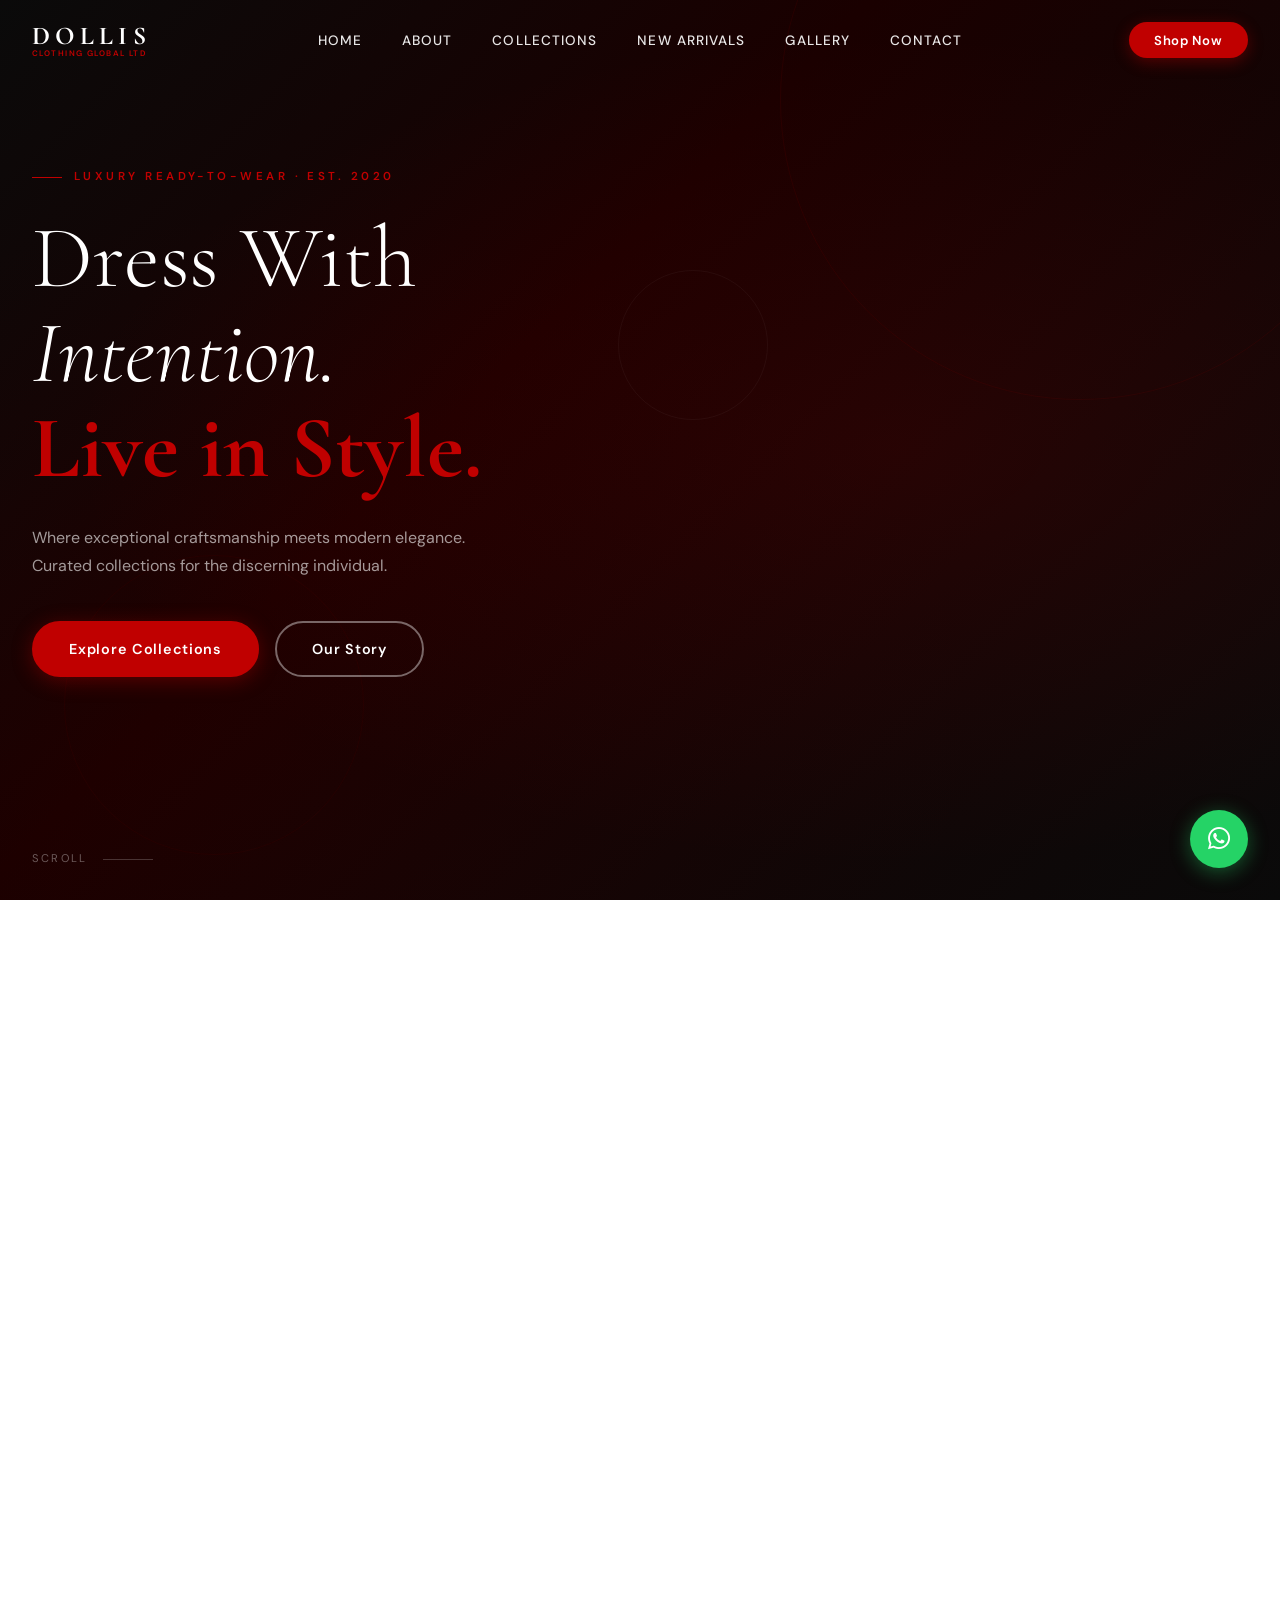
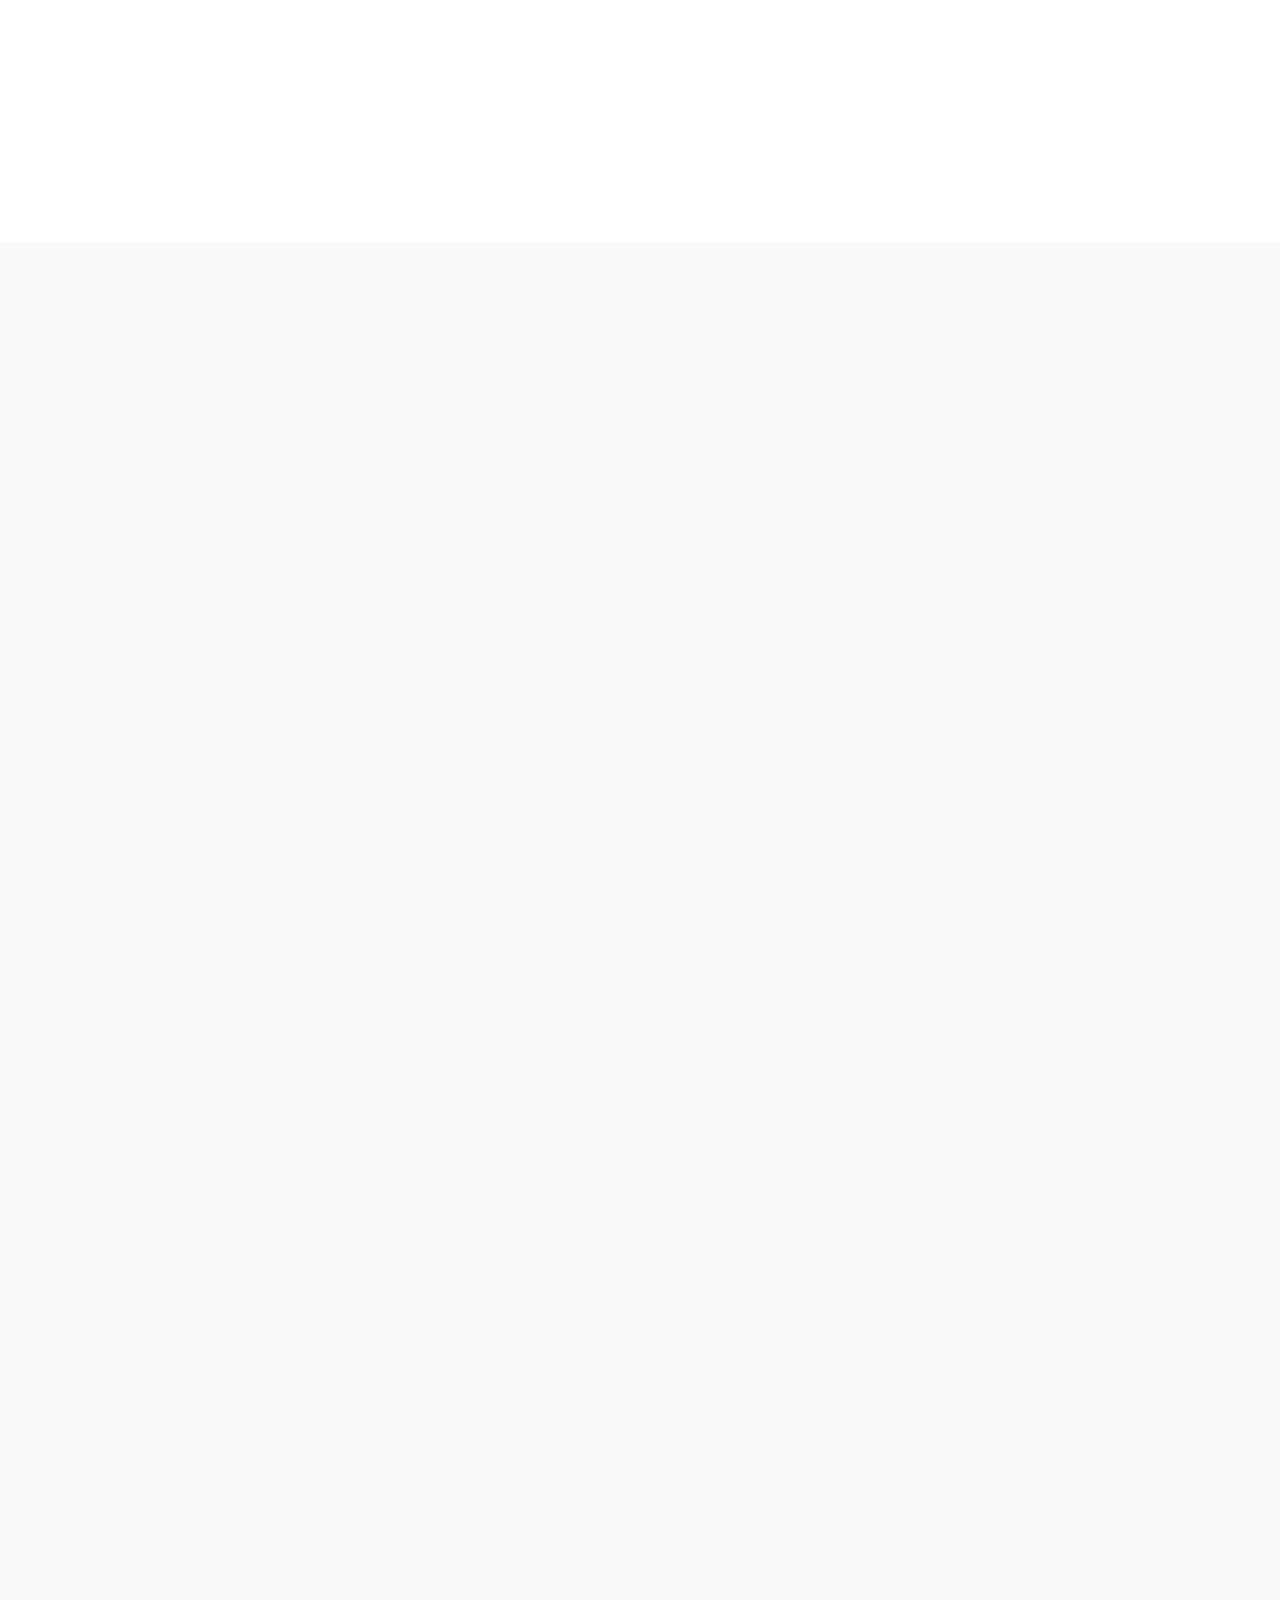
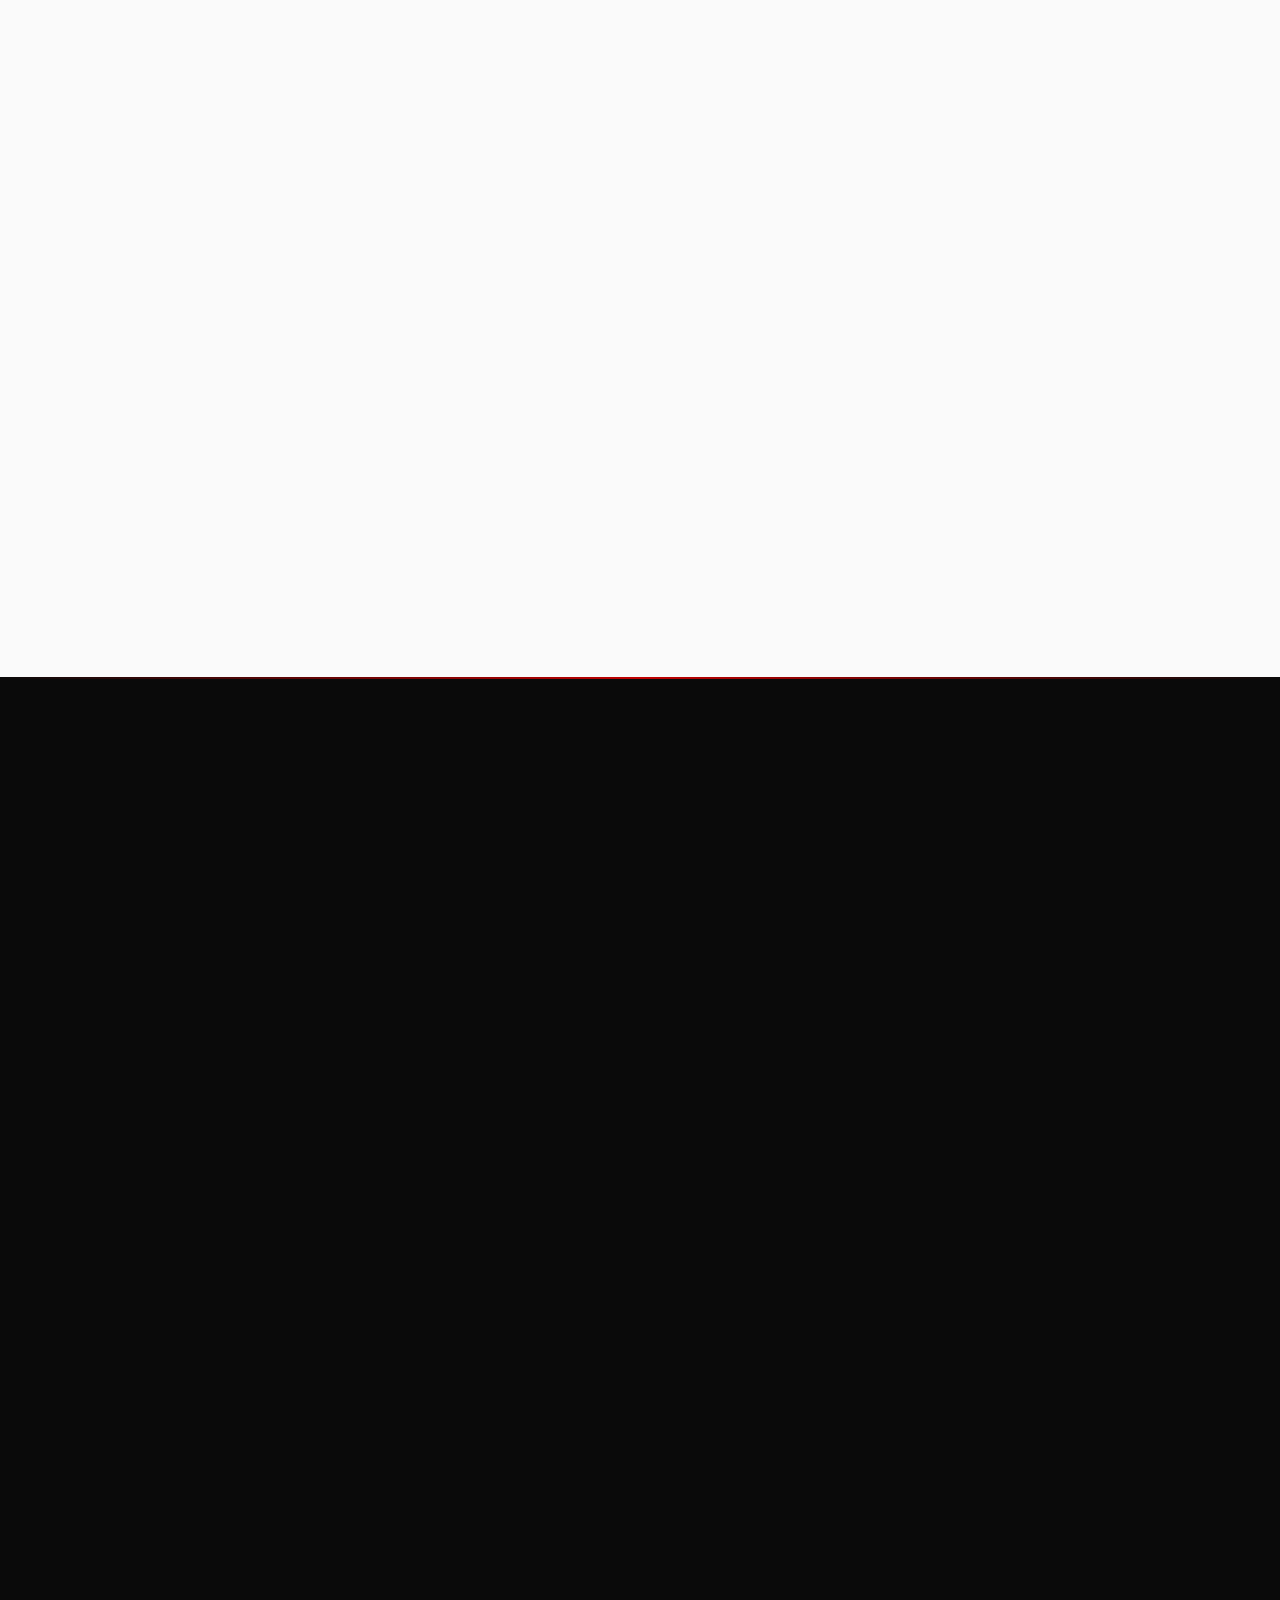
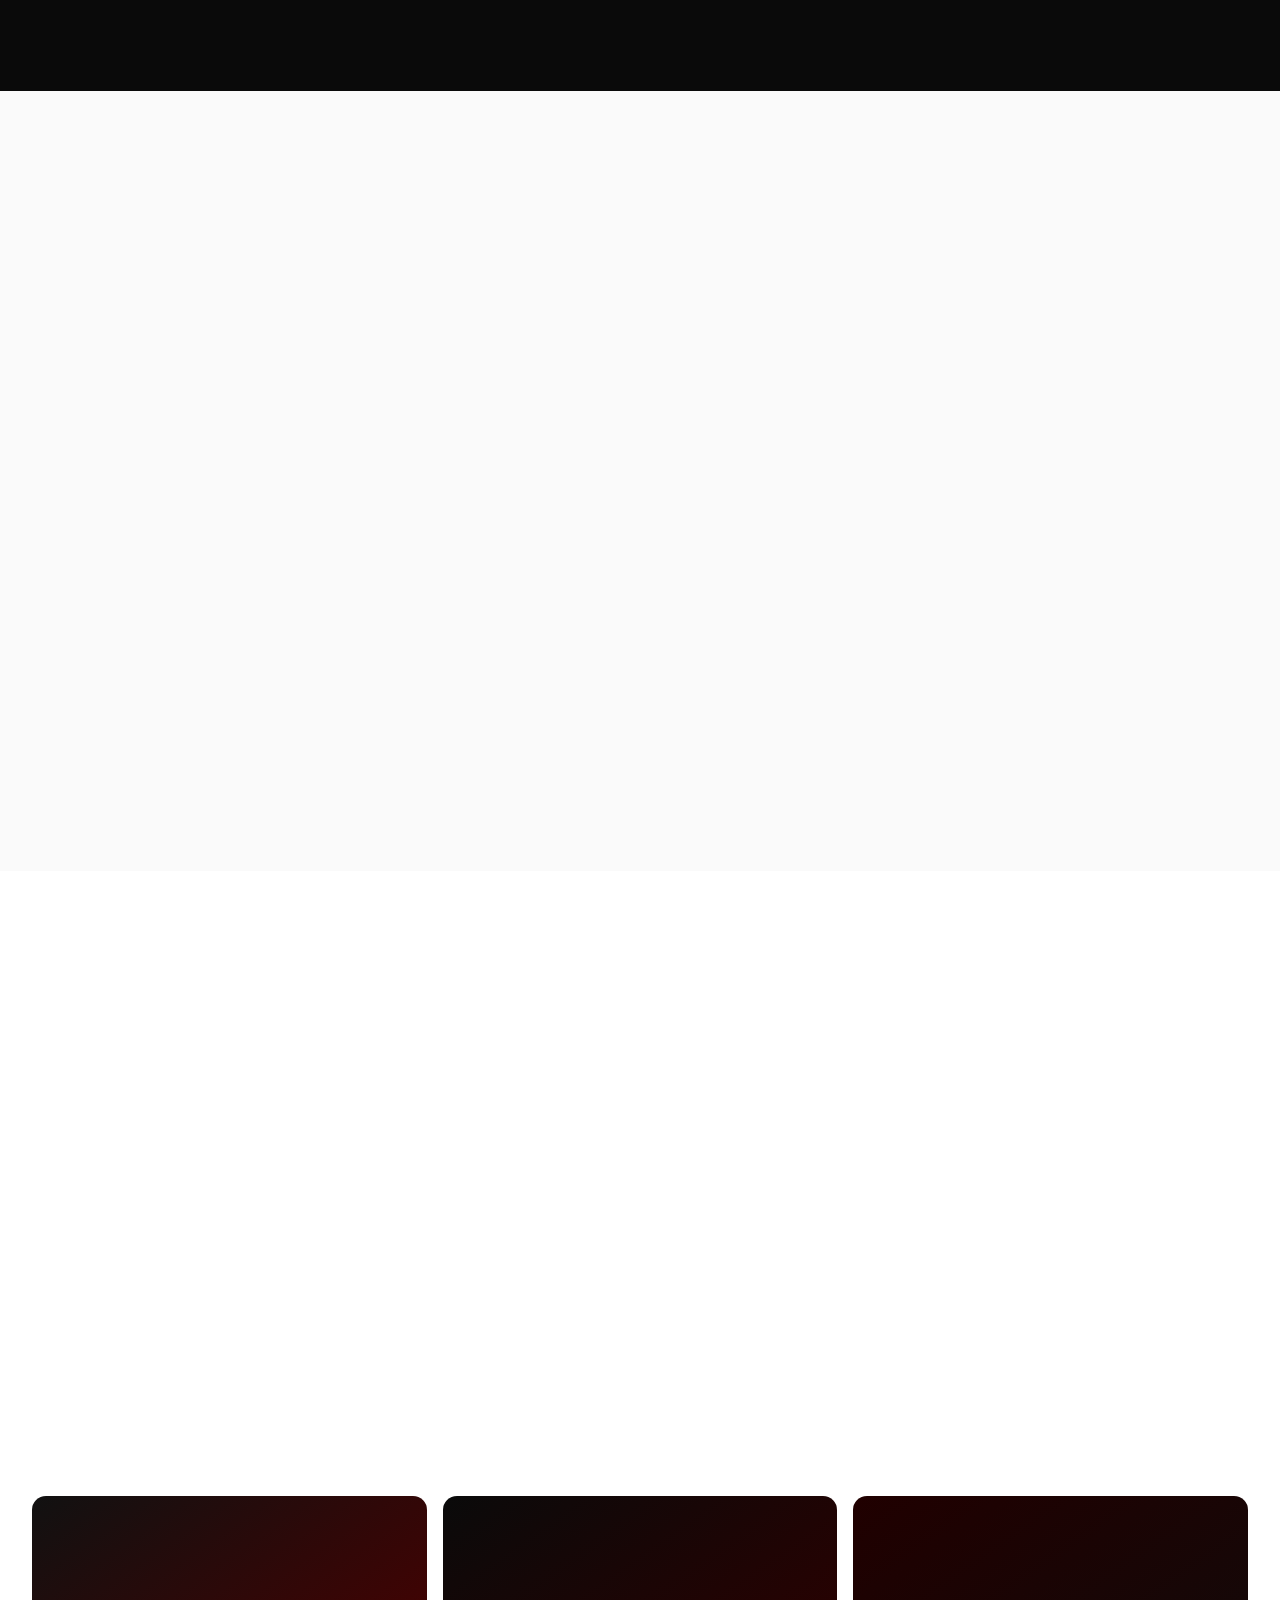
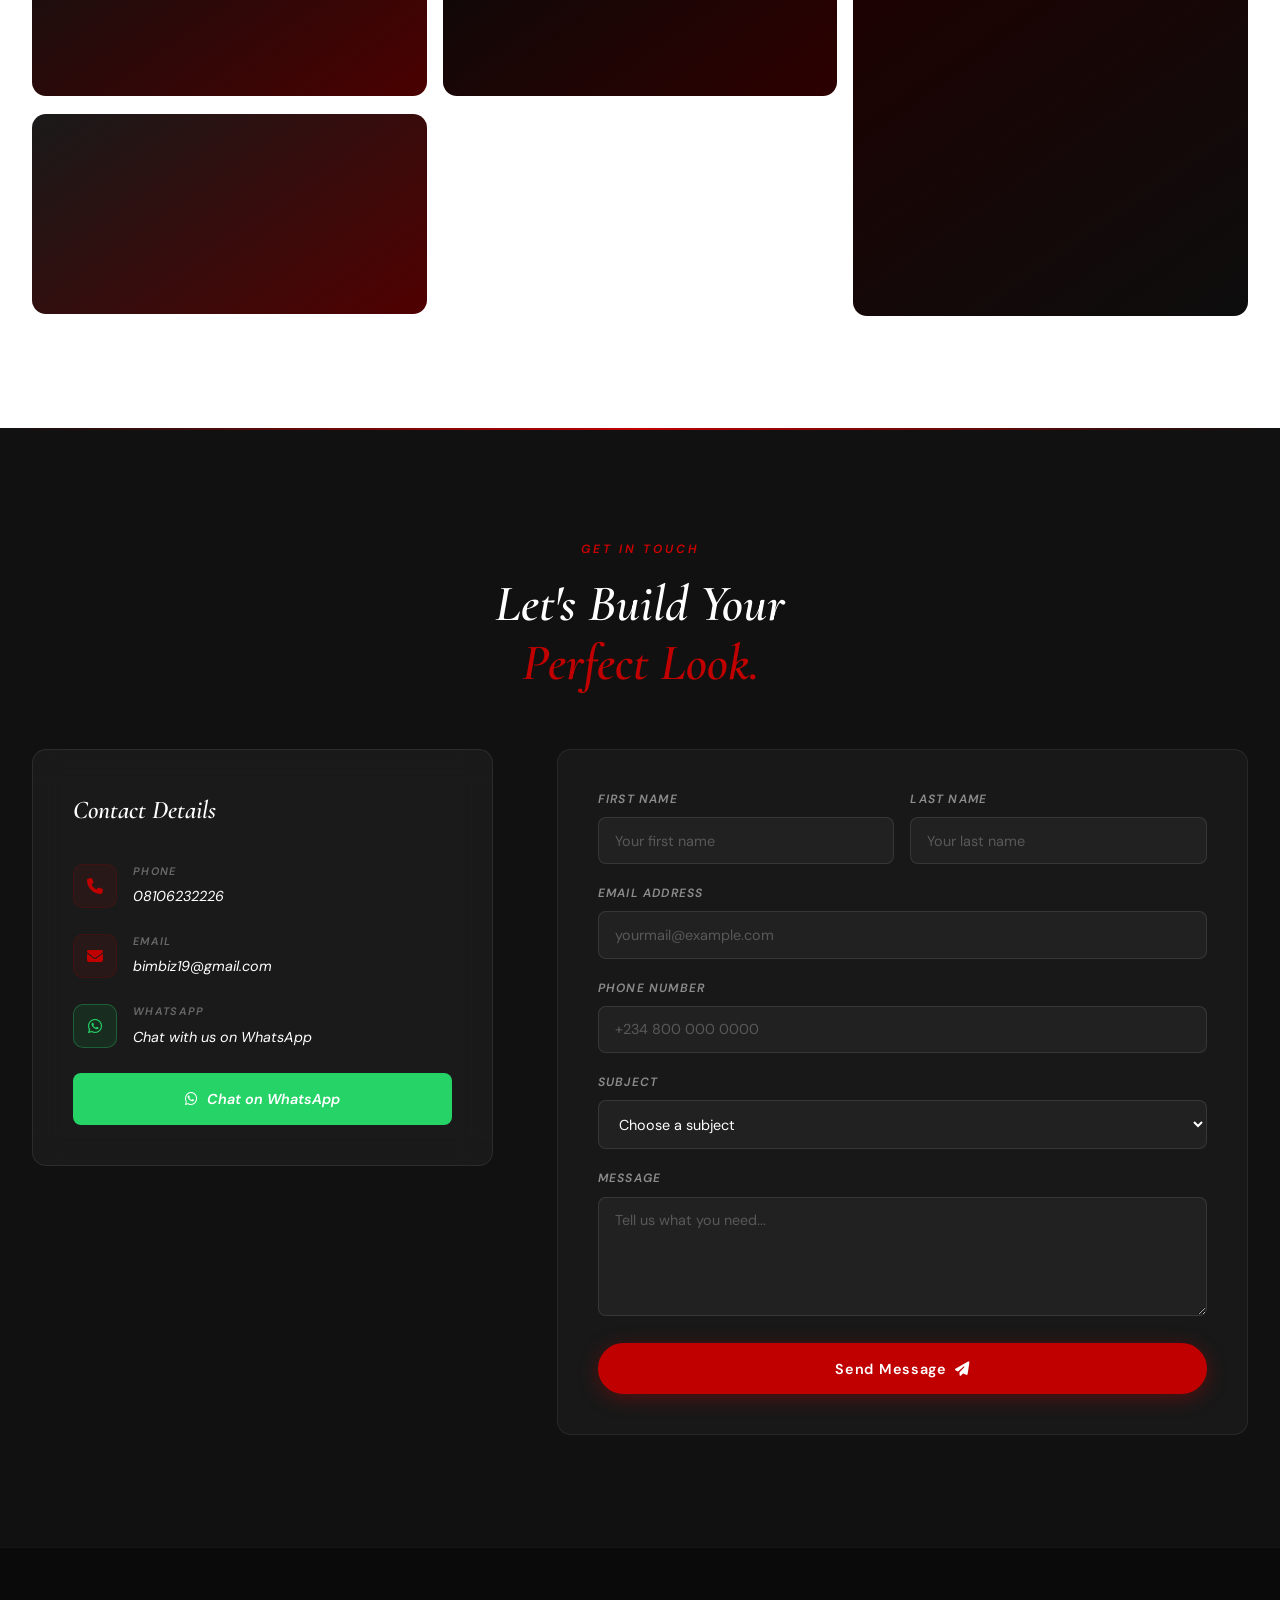
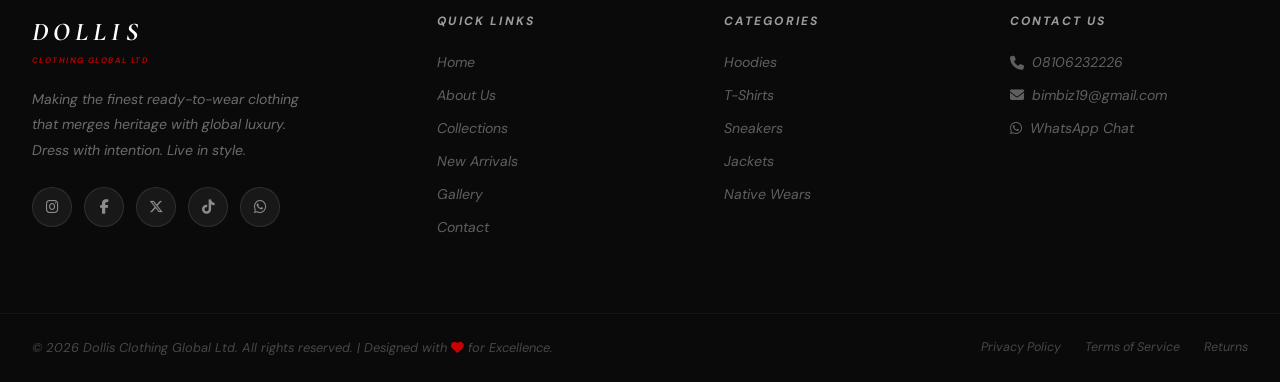
==== commit e145f604: "Add files via upload" ====
--- a/index.html
+++ b/index.html
@@ -82,8 +82,8 @@
     <div class="hero-showcase reveal">
       <div class="showcase-card main-card">
         <div class="showcase-badge">New Season</div>
-        <div class="showcase-img" style="background: linear-gradient(135deg,#1a1a1a 0%,#3a0a0a 100%);">
-          <i class="fa-solid fa-shirt showcase-icon"></i>
+        <div class="showcase-img">
+          <img src="Tshirt3.jpeg" alt="Premium Quality">
         </div>
         <div class="showcase-info">
           <span>Crimson Edge Jacket</span>
@@ -91,8 +91,8 @@
         </div>
       </div>
       <div class="showcase-card side-card-1">
-        <div class="showcase-img" style="background: linear-gradient(135deg,#0a0a0a 0%,#2a0000 100%);">
-          <i class="fa-solid fa-shoe-prints showcase-icon"></i>
+        <div class="showcase-img">
+          <img src="Tshirt2.jpeg" alt="Dollis shirts">
         </div>
         <div class="showcase-info">
           <span>Dollis Sneakers</span>
@@ -100,7 +100,7 @@
         </div>
       </div>
       <div class="showcase-card side-card-2">
-        <div class="showcase-img" style="background: linear-gradient(135deg,#111 0%,#400000 100%);">
+        <img src="Ankara3.jpeg" alt="premium Native wears">
           <i class="fa-solid fa-vest showcase-icon"></i>
         </div>
         <div class="showcase-info">
@@ -123,7 +123,7 @@
         <div class="about-visual reveal">
           <div class="about-img-frame">
             <div class="about-img-inner">
-              <i class="fa-solid fa-crown about-crown"></i>
+              <img src="Ankara4.jpeg" alt="crafted for those who dare to lead">
               <p class="about-visual-text">"Crafted for those<br/>who dare to lead."</p>
             </div>
             <div class="about-img-accent"></div>
@@ -196,8 +196,8 @@
         <!-- HOODIES -->
         <div class="product-card reveal" data-category="hoodie">
           <div class="product-img-wrap">
-            <div class="product-img" style="background:linear-gradient(145deg,#0d0d0d,#3b0000)">
-              <i class="fa-solid fa-shirt product-icon"></i>
+            <div class="product-img">
+              <img src="Designer1.jpeg" alt="Crimson Phantom Hoodie">
             </div>
             <div class="product-overlay">
               <button class="btn-quick-view">Quick View</button>
@@ -217,8 +217,8 @@
 
         <div class="product-card reveal" data-category="hoodie">
           <div class="product-img-wrap">
-            <div class="product-img" style="background:linear-gradient(145deg,#1a1a1a,#4a0000)">
-              <i class="fa-solid fa-shirt product-icon"></i>
+            <div class="product-img">
+              <img src="Designer2.jpeg" alt="Noir Signature Hoodie">
             </div>
             <div class="product-overlay">
               <button class="btn-quick-view">Quick View</button>
@@ -239,8 +239,8 @@
         <!-- T-SHIRTS -->
         <div class="product-card reveal" data-category="tshirt">
           <div class="product-img-wrap">
-            <div class="product-img" style="background:linear-gradient(145deg,#111,#2d0000)">
-              <i class="fa-solid fa-shirt product-icon"></i>
+            <div class="product-img">
+              <img src="Designer3.jpeg" alt="Dollis Classic Tee">
             </div>
             <div class="product-overlay">
               <button class="btn-quick-view">Quick View</button>
@@ -260,8 +260,8 @@
 
         <div class="product-card reveal" data-category="tshirt">
           <div class="product-img-wrap">
-            <div class="product-img" style="background:linear-gradient(145deg,#0a0a0a,#350000)">
-              <i class="fa-solid fa-shirt product-icon"></i>
+            <div class="product-img">
+              <img src="Tshirt1.jpeg" alt="Embossed Logo Tee">
             </div>
             <div class="product-overlay">
               <button class="btn-quick-view">Quick View</button>
@@ -282,8 +282,8 @@
         <!-- SNEAKERS -->
         <div class="product-card reveal" data-category="sneakers">
           <div class="product-img-wrap">
-            <div class="product-img" style="background:linear-gradient(145deg,#0d0d0d,#3a0000)">
-              <i class="fa-solid fa-shoe-prints product-icon"></i>
+            <div class="product-img"style="background:linear-gradient(145deg,#0d0d0d,#3a0000)">
+              <img src="Shorts.jpeg" alt="Dollis Velocity Low">
             </div>
             <div class="product-overlay">
               <button class="btn-quick-view">Quick View</button>
@@ -304,8 +304,8 @@
         <!-- JACKETS -->
         <div class="product-card reveal" data-category="jacket">
           <div class="product-img-wrap">
-            <div class="product-img" style="background:linear-gradient(145deg,#111,#450000)">
-              <i class="fa-solid fa-vest product-icon"></i>
+            <div class="product-img">
+              <img src="Tshirt2.jpeg" alt="Crimson Edge Leather Jacket">
             </div>
             <div class="product-overlay">
               <button class="btn-quick-view">Quick View</button>
@@ -325,8 +325,8 @@
 
         <div class="product-card reveal" data-category="jacket">
           <div class="product-img-wrap">
-            <div class="product-img" style="background:linear-gradient(145deg,#1a0000,#000)">
-              <i class="fa-solid fa-vest product-icon"></i>
+            <div class="product-img">
+              <img src="Tshirt3.jpeg" alt="Obsidian Bomber Jacket">
             </div>
             <div class="product-overlay">
               <button class="btn-quick-view">Quick View</button>
@@ -347,8 +347,8 @@
         <!-- NATIVE WEARS -->
         <div class="product-card reveal" data-category="native">
           <div class="product-img-wrap">
-            <div class="product-img" style="background:linear-gradient(145deg,#0d0d0d,#500000)">
-              <i class="fa-solid fa-user-tie product-icon"></i>
+            <div class="product-img">
+              <img src="Ankara2.jpeg" alt="Royal Agbada 3-Piece Set">
             </div>
             <div class="product-overlay">
               <button class="btn-quick-view">Quick View</button>
@@ -368,8 +368,8 @@
 
         <div class="product-card reveal" data-category="native">
           <div class="product-img-wrap">
-            <div class="product-img" style="background:linear-gradient(145deg,#1a0000,#2a0a0a)">
-              <i class="fa-solid fa-user-tie product-icon"></i>
+            <div class="product-img">
+              <img src="Ankara3.jpeg" alt="Senator Premium Suit">
             </div>
             <div class="product-overlay">
               <button class="btn-quick-view">Quick View</button>
@@ -401,8 +401,8 @@
       </div>
       <div class="arrivals-grid">
         <div class="arrival-hero reveal">
-          <div class="arrival-img" style="background:linear-gradient(160deg,#1a0000 0%,#000 60%,#2a0000 100%)">
-            <i class="fa-solid fa-vest arrival-big-icon"></i>
+          <div class="arrival-img">
+            <img src="Extra1.jpeg" alt="">
             <div class="arrival-glass glass">
               <span class="arrival-glass-tag">Drop 01 · 2025</span>
               <h3>Vanguard Collection</h3>
@@ -413,10 +413,10 @@
         </div>
         <div class="arrival-side">
           <div class="arrival-card reveal">
-            <div class="arrival-card-img" style="background:linear-gradient(135deg,#200000,#0a0a0a)">
-              <i class="fa-solid fa-shirt"></i>
-            </div>
-            <div class="arrival-card-info">
+            <div class="arrival-card-img">
+              <i class="
+            </div>
+            <div class="arrival-card-info"> 
               <div class="arrival-card-tag">Hoodie · New</div>
               <h4>Dusk Phantom Hoodie</h4>
               <span class="product-price">₦48,500</span>
@@ -424,8 +424,8 @@
             </div>
           </div>
           <div class="arrival-card reveal">
-            <div class="arrival-card-img" style="background:linear-gradient(135deg,#0d0d0d,#3b0000)">
-              <i class="fa-solid fa-shoe-prints"></i>
+            <div class="arrival-card-img">
+              <img src="Extra2.jpeg" alt="">
             </div>
             <div class="arrival-card-info">
               <div class="arrival-card-tag">Sneakers · Limited</div>
@@ -435,8 +435,8 @@
             </div>
           </div>
           <div class="arrival-card reveal">
-            <div class="arrival-card-img" style="background:linear-gradient(135deg,#111,#400000)">
-              <i class="fa-solid fa-user-tie"></i>
+            <div class="arrival-card-img">
+              <img src="Extra3.jpeg" alt="">
             </div>
             <div class="arrival-card-info">
               <div class="arrival-card-tag">Native · Exclusive</div>
@@ -512,27 +512,27 @@
       </div>
       <div class="gallery-grid">
         <div class="gallery-item g-large reveal" style="background:linear-gradient(145deg,#0d0d0d,#3a0000)">
-          <div class="gallery-icon"><i class="fa-solid fa-vest"></i></div>
+          <div class="gallery-icon"><img src="Extra2.jpeg" alt=""></div>
           <div class="gallery-overlay"><span>Vanguard Collection</span></div>
         </div>
         <div class="gallery-item reveal" style="background:linear-gradient(145deg,#1a0000,#000)">
-          <div class="gallery-icon"><i class="fa-solid fa-shirt"></i></div>
+          <div class="gallery-icon"><img src="Extra3.jpeg" alt=""></div>
           <div class="gallery-overlay"><span>Phantom Series</span></div>
         </div>
         <div class="gallery-item reveal" style="background:linear-gradient(145deg,#111,#4a0000)">
-          <div class="gallery-icon"><i class="fa-solid fa-shoe-prints"></i></div>
+          <div class="gallery-icon"><img src="Extra4.jpeg" alt=""></div>
           <div class="gallery-overlay"><span>Dollis Footwear</span></div>
         </div>
         <div class="gallery-item reveal" style="background:linear-gradient(145deg,#0a0a0a,#2d0000)">
-          <div class="gallery-icon"><i class="fa-solid fa-user-tie"></i></div>
+          <div class="gallery-icon"><img src="Extra5.jpeg" alt=""></div>
           <div class="gallery-overlay"><span>Royal Native</span></div>
         </div>
         <div class="gallery-item g-tall reveal" style="background:linear-gradient(145deg,#200000,#0d0d0d)">
-          <div class="gallery-icon"><i class="fa-solid fa-crown"></i></div>
+          <div class="gallery-icon"><img src="Designer1.jpeg" alt=""></div>
           <div class="gallery-overlay"><span>Heritage Edition</span></div>
         </div>
         <div class="gallery-item reveal" style="background:linear-gradient(145deg,#1a1a1a,#500000)">
-          <div class="gallery-icon"><i class="fa-solid fa-gem"></i></div>
+          <div class="gallery-icon"><img src="Shorts.jpeg" alt=""></div>
           <div class="gallery-overlay"><span>Luxury Casuals</span></div>
         </div>
       </div>
--- a/index.css
+++ b/index.css
@@ -1904,4 +1904,16 @@
 
   .arrivals-grid { grid-template-columns: 1fr; }
   .arrival-side { flex-direction: column; }
+}
+.product-img img {
+  width: 100%;
+  height: 100%;
+  object-fit: cover;
+  display: block;
+  border-radius: 20px;
+  transition: transform 0.5s ease;
+}
+
+.product-card:hover .product-img img {
+  transform: scale(1.08);
 }
